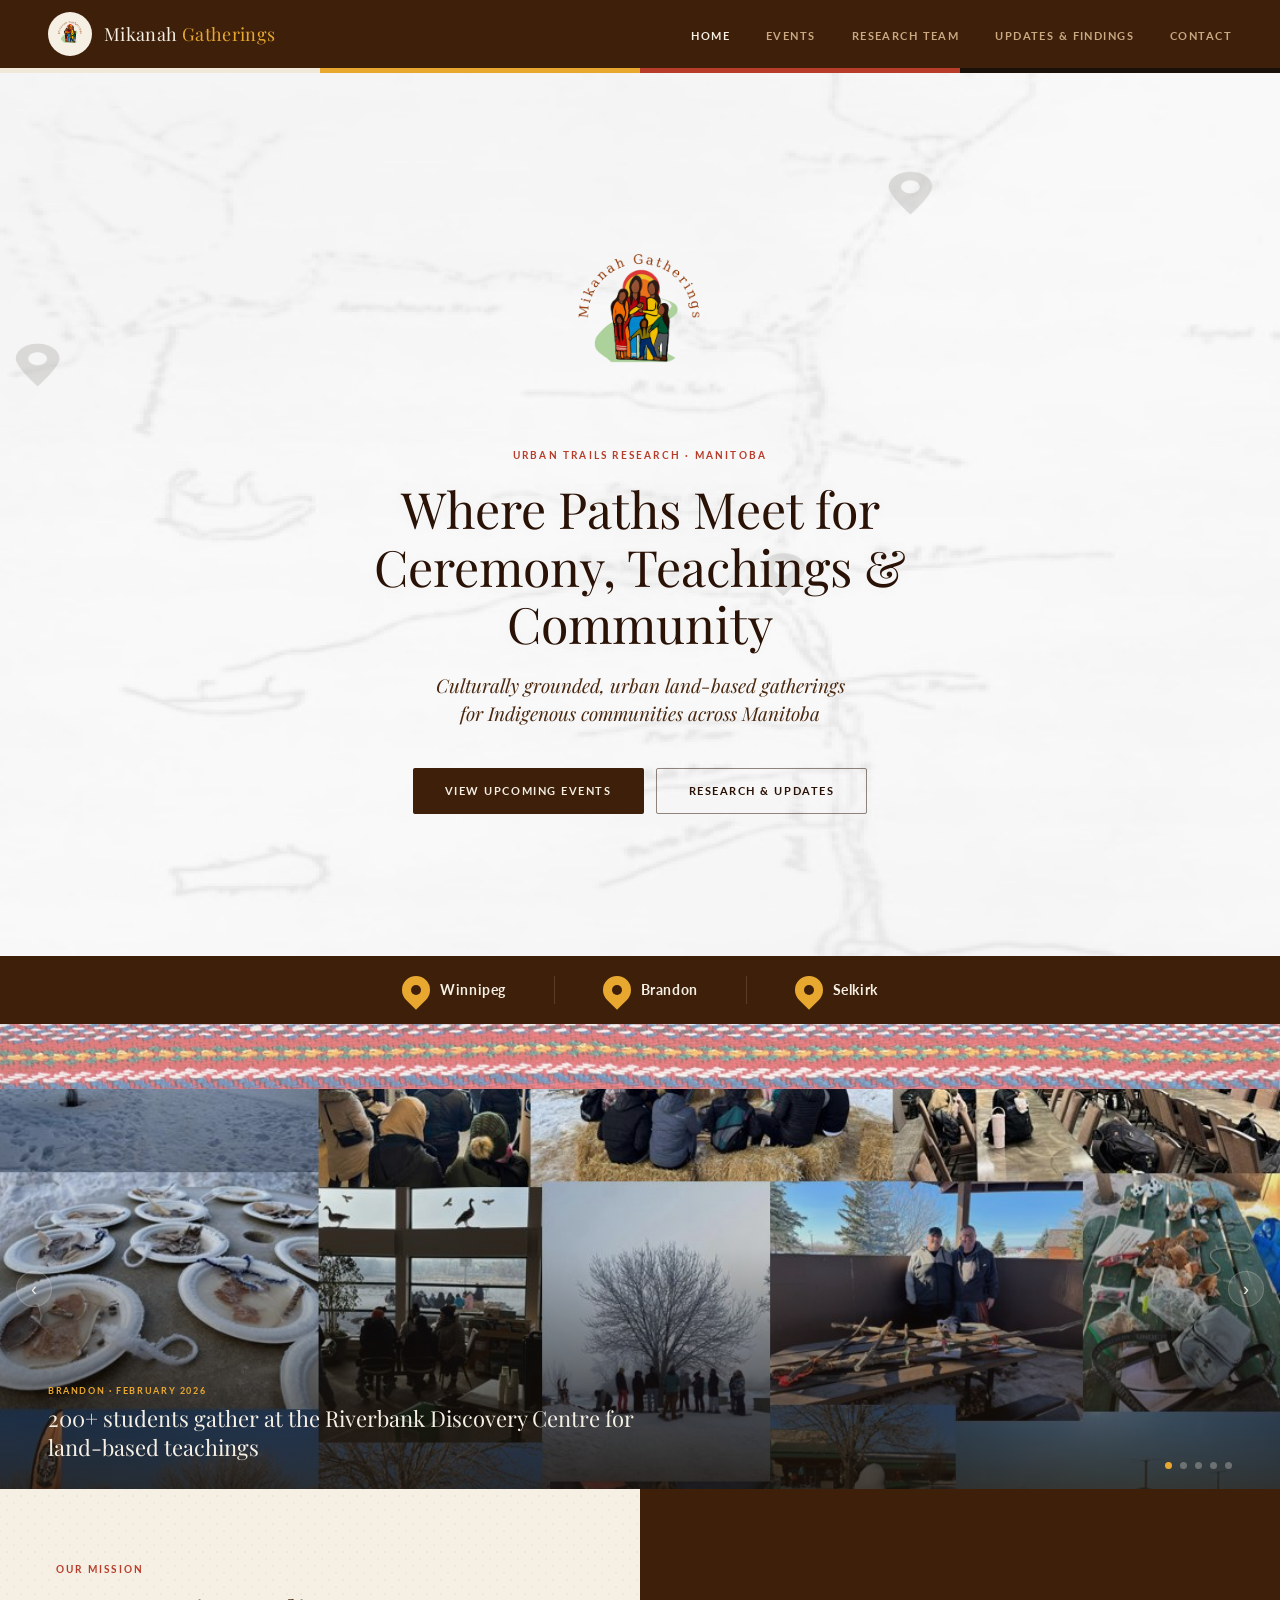
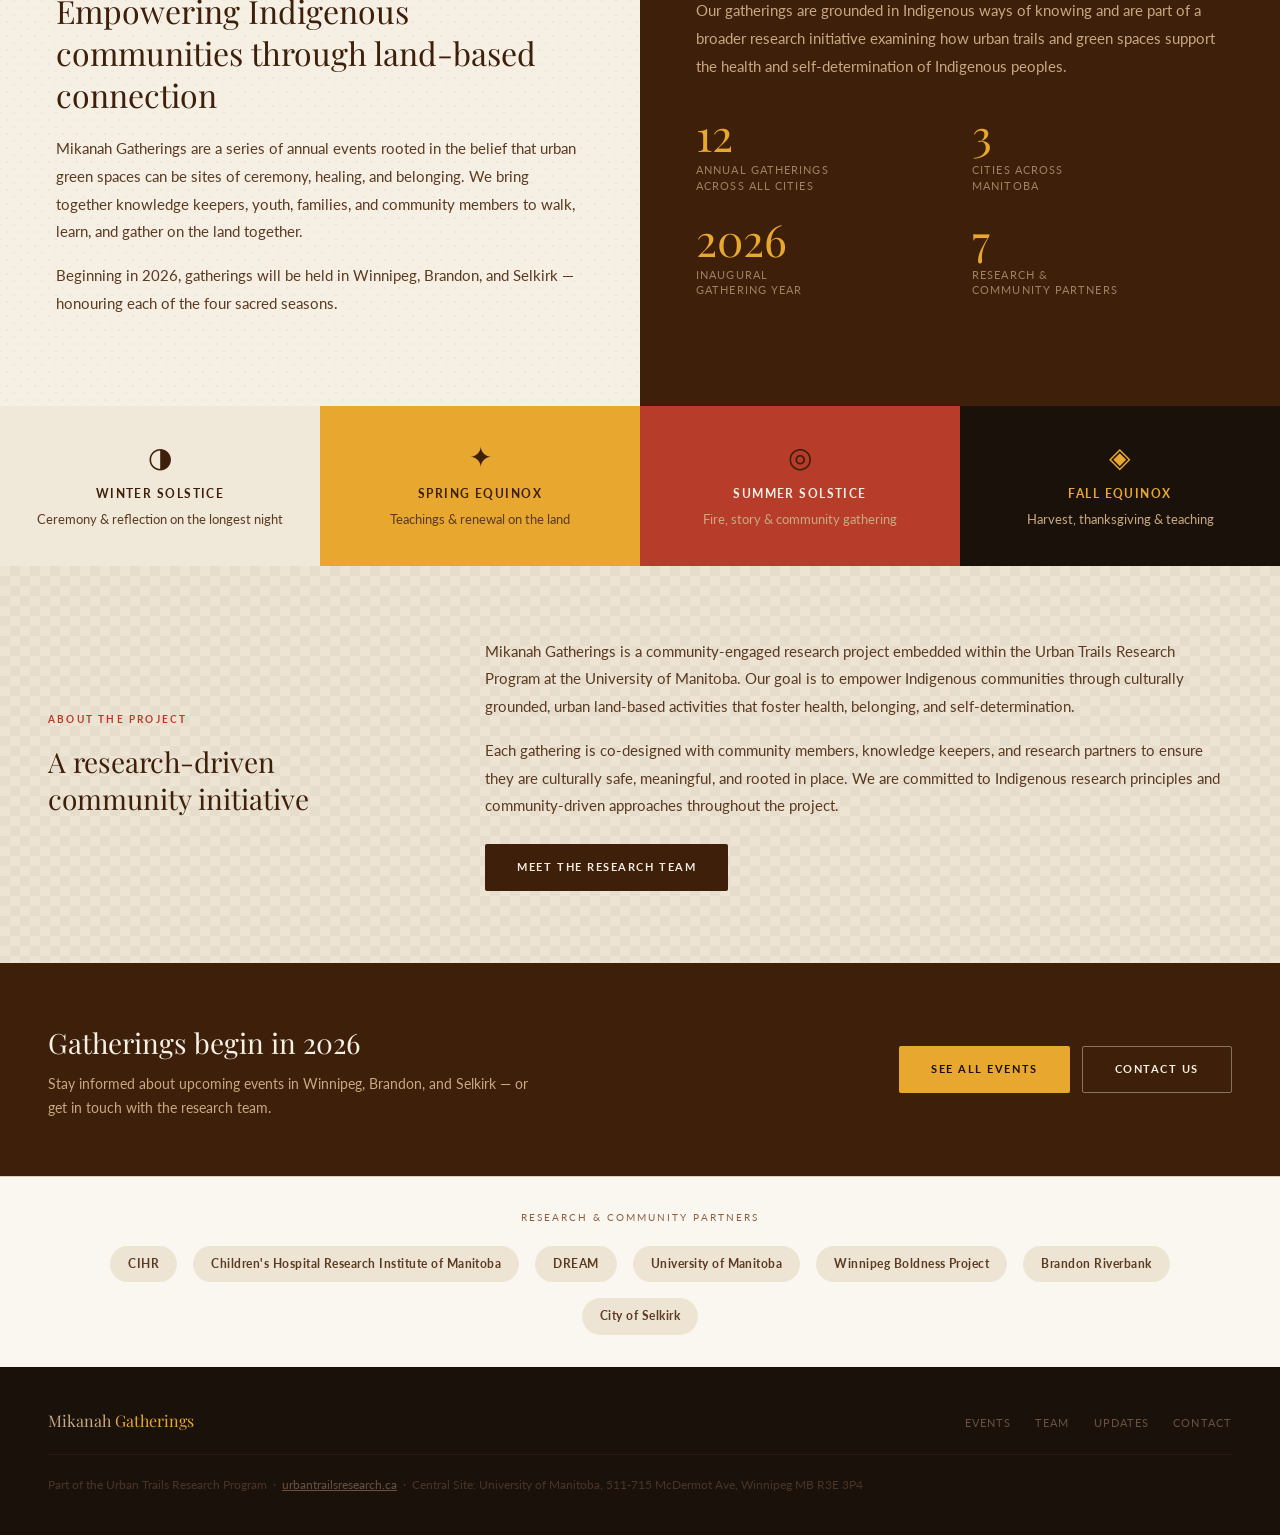
==== mikanah-site/index.html @ 417bfffb "Add files via upload" ====
<!DOCTYPE html>
<html lang="en">
<head>
  <meta charset="UTF-8">
  <meta name="viewport" content="width=device-width, initial-scale=1.0">
  <title>Mikanah Gatherings — Where Paths Meet</title>
  <meta name="description" content="Mikanah Gatherings are culturally grounded, urban land-based events for Indigenous communities across Manitoba — held in Winnipeg, Brandon, and Selkirk.">
  <link rel="stylesheet" href="style.css">
  <style>
    /* ---- HERO — full-width map background ---- */
    .hero {
      background: #f5f5f5;
      padding: 72px 48px 68px;
      text-align: center;
      position: relative;
      overflow: hidden;
      aspect-ratio: 1920 / 1325;
      display: flex;
      flex-direction: column;
      align-items: center;
      justify-content: center;
    }
    .hero-map-bg {
      position: absolute;
      inset: 0;
      background-image: url('images/map-bg.jpg');
      background-size: cover;
      background-position: center center;
      background-repeat: no-repeat;
      opacity: 0.45;
    }
    .hero-map-overlay {
      position: absolute;
      inset: 0;
      background: rgba(245, 245, 245, 0.1);
    }
    .hero-content {
      position: relative;
      z-index: 2;
      display: flex;
      flex-direction: column;
      align-items: center;
    }
    .hero-logo {
      width: 200px;
      height: 200px;
      object-fit: contain;
      margin-bottom: 28px;
      border-radius: 50%;
      background: transparent;
      padding: 0;
    }
    .hero-eyebrow {
      font-size: 10px;
      letter-spacing: 0.22em;
      text-transform: uppercase;
      color: #b83c2a;
      margin-bottom: 16px;
      font-weight: 700;
    }
    .hero h1 {
      font-family: 'Playfair Display', serif;
      font-size: 50px;
      font-weight: 400;
      color: #2a1206;
      line-height: 1.15;
      margin-bottom: 18px;
      max-width: 680px;
      text-shadow: 0 1px 6px rgba(245,245,245,0.95), 0 0 20px rgba(245,245,245,0.7);
    }
    .hero-tagline {
      font-family: 'Playfair Display', serif;
      font-style: italic;
      font-size: 19px;
      color: #4a2810;
      margin-bottom: 40px;
      line-height: 1.5;
      text-shadow: 0 1px 4px rgba(245,245,245,0.9);
    }
    .hero-ctas { display: flex; gap: 12px; justify-content: center; flex-wrap: wrap; }
    .hero .btn-primary { background: #3d1f0a; color: var(--cream); }
    .hero .btn-primary:hover { background: #2a1206; }
    .hero .btn-outline { color: #2a1206; border-color: rgba(42,18,6,0.5); }
    .hero .btn-outline:hover { background: rgba(42,18,6,0.08); border-color: #2a1206; }

    /* ---- MAP MARKERS — city name only, no subtitle ---- */
    .map-markers {
      background: #3d1f0a;
      padding: 20px 48px;
      display: flex;
      align-items: center;
      justify-content: center;
      gap: 48px;
      flex-wrap: wrap;
    }
    .map-marker {
      display: flex;
      align-items: center;
      gap: 10px;
    }
    .marker-pin {
      width: 28px;
      height: 28px;
      background: var(--gold);
      border-radius: 50% 50% 50% 0;
      transform: rotate(-45deg);
      flex-shrink: 0;
      display: flex;
      align-items: center;
      justify-content: center;
    }
    .marker-pin-inner {
      width: 10px;
      height: 10px;
      background: #3d1f0a;
      border-radius: 50%;
      transform: rotate(45deg);
    }
    .marker-city {
      font-size: 14px;
      font-weight: 700;
      color: var(--cream);
      letter-spacing: 0.04em;
    }
    .marker-divider {
      width: 1px;
      height: 28px;
      background: rgba(245,239,228,0.15);
    }

    /* ---- MÉTIS SASH — real photo, medium height, faded ---- */
    .metis-sash {
      width: 100%;
      height: 65px;
      overflow: hidden;
      position: relative;
    }
    .metis-sash img {
      width: 100%;
      height: 100%;
      object-fit: cover;
      object-position: center center;
      opacity: 0.55;
      display: block;
    }

    /* ---- CAROUSEL ---- */
    .carousel-wrap {
      position: relative;
      overflow: hidden;
      background: var(--near-black);
    }
    .carousel-track {
      display: flex;
      transition: transform 0.65s ease;
    }
    .carousel-slide {
      min-width: 100%;
      height: 400px;
      position: relative;
      display: flex;
      align-items: flex-end;
      flex-shrink: 0;
    }
    .carousel-slide-img {
      position: absolute;
      inset: 0;
      background-size: cover;
      background-position: center;
    }
    .carousel-slide-overlay {
      position: absolute;
      inset: 0;
      background: linear-gradient(to top, rgba(26,18,10,0.82) 0%, rgba(26,18,10,0.15) 60%, transparent 100%);
    }
    .carousel-caption {
      position: relative;
      z-index: 2;
      padding: 28px 48px;
      width: 100%;
    }
    .carousel-tag {
      font-size: 9px;
      letter-spacing: 0.18em;
      text-transform: uppercase;
      color: var(--gold);
      font-weight: 700;
      margin-bottom: 6px;
    }
    .carousel-title {
      font-family: 'Playfair Display', serif;
      font-size: 22px;
      font-weight: 400;
      color: var(--cream);
      line-height: 1.3;
      max-width: 640px;
    }
    .carousel-controls {
      position: absolute;
      bottom: 20px;
      right: 48px;
      display: flex;
      align-items: center;
      gap: 8px;
      z-index: 10;
    }
    .carousel-dot {
      width: 7px;
      height: 7px;
      border-radius: 50%;
      background: rgba(245,239,228,0.3);
      border: none;
      cursor: pointer;
      transition: background 0.2s;
      padding: 0;
    }
    .carousel-dot.active { background: var(--gold); }
    .carousel-arrow {
      background: rgba(245,239,228,0.12);
      border: 1px solid rgba(245,239,228,0.2);
      color: var(--cream);
      font-size: 18px;
      width: 36px;
      height: 36px;
      border-radius: 50%;
      cursor: pointer;
      display: flex;
      align-items: center;
      justify-content: center;
      transition: background 0.2s;
      position: absolute;
      top: 50%;
      transform: translateY(-50%);
      z-index: 10;
    }
    .carousel-arrow:hover { background: rgba(245,239,228,0.25); }
    .carousel-arrow-l { left: 16px; }
    .carousel-arrow-r { right: 16px; }

    /* ---- SUBTLE PATTERNS ---- */
    .mission-text { position: relative; overflow: hidden; }
    .mission-beadwork {
      position: absolute;
      inset: 0;
      background-image: radial-gradient(circle, #3d1f0a 1px, transparent 1px),
        radial-gradient(circle, #b83c2a 1px, transparent 1px);
      background-size: 14px 14px, 14px 14px;
      background-position: 0 0, 7px 7px;
      opacity: 0.04;
      pointer-events: none;
    }
    .about-teaser { position: relative; overflow: hidden; }
    .about-diamond {
      position: absolute;
      inset: 0;
      background-image:
        linear-gradient(45deg, #3d1f0a 25%, transparent 25%),
        linear-gradient(-45deg, #3d1f0a 25%, transparent 25%),
        linear-gradient(45deg, transparent 75%, #3d1f0a 75%),
        linear-gradient(-45deg, transparent 75%, #3d1f0a 75%);
      background-size: 20px 20px;
      background-position: 0 0, 0 10px, 10px -10px, -10px 0px;
      opacity: 0.03;
      pointer-events: none;
    }

    /* ---- MISSION ---- */
    .mission {
      display: grid;
      grid-template-columns: 1fr 1fr;
    }
    .mission-text {
      padding: 72px 56px;
      background: var(--cream);
    }
    .mission-text h2 {
      font-family: 'Playfair Display', serif;
      font-size: 32px;
      font-weight: 400;
      color: var(--brown-dark);
      line-height: 1.3;
      margin-bottom: 20px;
    }
    .mission-text p {
      font-size: 15px;
      line-height: 1.85;
      color: var(--text-body);
      margin-bottom: 16px;
    }
    .mission-dark {
      background: var(--brown-dark);
      padding: 72px 56px;
      display: flex;
      flex-direction: column;
      justify-content: center;
    }
    .mission-dark p {
      font-size: 15px;
      line-height: 1.85;
      color: var(--brown-light);
      margin-bottom: 32px;
    }
    .stats {
      display: grid;
      grid-template-columns: 1fr 1fr;
      gap: 24px;
    }
    .stat-number {
      font-family: 'Playfair Display', serif;
      font-size: 44px;
      color: var(--gold);
      line-height: 1;
      margin-bottom: 6px;
    }
    .stat-label {
      font-size: 11px;
      letter-spacing: 0.1em;
      text-transform: uppercase;
      color: #a08060;
      line-height: 1.4;
    }

    /* ---- SEASONS ---- */
    .seasons {
      display: grid;
      grid-template-columns: repeat(4, 1fr);
    }
    .season {
      padding: 36px 24px;
      text-align: center;
    }
    .season-icon {
      font-size: 28px;
      margin-bottom: 14px;
      display: block;
      line-height: 1;
    }
    .season h3 {
      font-size: 12px;
      letter-spacing: 0.12em;
      text-transform: uppercase;
      font-weight: 700;
      margin-bottom: 6px;
    }
    .season p { font-size: 13px; line-height: 1.5; }
    .season.s1 { background: var(--off-white); }
    .season.s2 { background: var(--gold); }
    .season.s3 { background: var(--red); }
    .season.s4 { background: var(--near-black); }
    .season.s1 h3, .season.s2 h3 { color: var(--brown-dark); }
    .season.s3 h3 { color: var(--cream); }
    .season.s4 h3 { color: var(--gold); }
    .season.s1 p, .season.s2 p { color: var(--brown-mid); }
    .season.s3 p, .season.s4 p { color: var(--brown-light); }

    /* ---- ABOUT TEASER ---- */
    .about-teaser {
      padding: 72px 48px;
      background: var(--cream-mid);
      display: grid;
      grid-template-columns: 1fr 2fr;
      gap: 64px;
      align-items: center;
    }
    .about-teaser-label .section-label { margin-bottom: 16px; }
    .about-teaser-label h2 {
      font-family: 'Playfair Display', serif;
      font-size: 28px;
      font-weight: 400;
      color: var(--brown-dark);
      line-height: 1.3;
    }
    .about-teaser-body p {
      font-size: 15px;
      line-height: 1.85;
      color: var(--text-body);
      margin-bottom: 16px;
    }
    .about-teaser-body p:last-of-type { margin-bottom: 24px; }

    /* ---- CTA BAND ---- */
    .cta-band {
      background: var(--brown-dark);
      padding: 56px 48px;
      display: flex;
      align-items: center;
      justify-content: space-between;
      gap: 32px;
      flex-wrap: wrap;
    }
    .cta-band h2 {
      font-family: 'Playfair Display', serif;
      font-size: 28px;
      font-weight: 400;
      color: var(--cream);
    }
    .cta-band p {
      font-size: 14px;
      color: var(--brown-light);
      margin-top: 6px;
      max-width: 500px;
    }

    /* ---- RESPONSIVE ---- */
    @media (max-width: 900px) {
      .mission { grid-template-columns: 1fr; }
      .seasons { grid-template-columns: repeat(2, 1fr); }
      .about-teaser { grid-template-columns: 1fr; gap: 24px; padding: 48px 20px; }
      .hero h1 { font-size: 36px; }
      .mission-text, .mission-dark { padding: 48px 24px; }
      .cta-band { padding: 40px 20px; flex-direction: column; align-items: flex-start; }
      .map-markers { gap: 20px; padding: 20px 24px; }
      .marker-divider { display: none; }
      .carousel-caption { padding: 24px 20px; }
      .carousel-controls { right: 20px; }
      .carousel-title { font-size: 18px; }
    }
    @media (max-width: 600px) {
      .hero { padding: 48px 20px 44px; min-height: auto; }
      .hero h1 { font-size: 30px; }
      .hero-logo { width: 160px; height: 160px; }
      .seasons { grid-template-columns: repeat(2, 1fr); }
      .stats { grid-template-columns: 1fr 1fr; }
      .map-markers { flex-direction: column; gap: 16px; }
      .carousel-slide { height: 300px; }
    }
  </style>
</head>
<body>

  <!-- NAV -->
  <nav class="site-nav">
    <a href="index.html" class="nav-logo">
      <img src="images/logo.png" alt="Mikanah Gatherings logo">
      <span class="nav-logo-text">Mikanah <span>Gatherings</span></span>
    </a>
    <button class="nav-toggle" aria-label="Toggle menu" onclick="document.querySelector('.nav-links').classList.toggle('open')">
      <span></span><span></span><span></span>
    </button>
    <ul class="nav-links">
      <li><a href="index.html" class="active">Home</a></li>
      <li><a href="events.html">Events</a></li>
      <li><a href="team.html">Research Team</a></li>
      <li><a href="updates.html">Updates &amp; Findings</a></li>
      <li><a href="contact.html">Contact</a></li>
    </ul>
  </nav>
  <div class="sacred-strip">
    <span class="s-white"></span><span class="s-yellow"></span><span class="s-red"></span><span class="s-black"></span>
  </div>

  <!-- HERO — full-width map -->
  <section class="hero">
    <div class="hero-map-bg"></div>
    <div class="hero-map-overlay"></div>
    <div class="hero-content">
      <img src="images/logo.png" alt="Mikanah Gatherings" class="hero-logo">
      <div class="hero-eyebrow">Urban Trails Research · Manitoba</div>
      <h1>Where Paths Meet for Ceremony, Teachings &amp; Community</h1>
      <p class="hero-tagline">Culturally grounded, urban land-based gatherings<br>for Indigenous communities across Manitoba</p>
      <div class="hero-ctas">
        <a href="events.html" class="btn-primary">View Upcoming Events</a>
        <a href="updates.html" class="btn-outline">Research &amp; Updates</a>
      </div>
    </div>
  </section>

  <!-- MAP MARKERS — city name only -->
  <div class="map-markers">
    <div class="map-marker">
      <div class="marker-pin"><div class="marker-pin-inner"></div></div>
      <span class="marker-city">Winnipeg</span>
    </div>
    <div class="marker-divider"></div>
    <div class="map-marker">
      <div class="marker-pin"><div class="marker-pin-inner"></div></div>
      <span class="marker-city">Brandon</span>
    </div>
    <div class="marker-divider"></div>
    <div class="map-marker">
      <div class="marker-pin"><div class="marker-pin-inner"></div></div>
      <span class="marker-city">Selkirk</span>
    </div>
  </div>

  <!-- MÉTIS SASH — real photo, medium height, faded -->
  <div class="metis-sash" aria-label="Métis sash — ceinture fléchée">
    <img src="images/metis-sash.jpg" alt="Métis sash textile — ceinture fléchée">
  </div>

  <!-- COMMUNITY CAROUSEL -->
  <div class="carousel-wrap">
    <div class="carousel-track" id="carouselTrack">

      <div class="carousel-slide">
        <div class="carousel-slide-img" style="background-image: url('images/brandon-event-1.png');"></div>
        <div class="carousel-slide-overlay"></div>
        <div class="carousel-caption">
          <div class="carousel-tag">Brandon · February 2026</div>
          <div class="carousel-title">200+ students gather at the Riverbank Discovery Centre for land-based teachings</div>
        </div>
      </div>

      <div class="carousel-slide">
        <div class="carousel-slide-img" style="background-image: url('images/brandon-event-2.png');"></div>
        <div class="carousel-slide-overlay"></div>
        <div class="carousel-caption">
          <div class="carousel-tag">Brandon · February 2026</div>
          <div class="carousel-title">Snowshoeing, shelter building, and fire pits on the trail</div>
        </div>
      </div>

      <div class="carousel-slide">
        <div class="carousel-slide-img" style="background-image: url('images/carousel-winnipeg.jpg'); background-position: center 70%;"></div>
        <div class="carousel-slide-overlay"></div>
      </div>

      <div class="carousel-slide">
        <div class="carousel-slide-img" style="background-image: url('images/carousel-assiniboine.jpg'); background-position: center 80%;"></div>
        <div class="carousel-slide-overlay"></div>
      </div>

      <div class="carousel-slide">
        <div class="carousel-slide-img" style="background-image: url('images/carousel-selkirk.jpg'); background-position: center 60%;"></div>
        <div class="carousel-slide-overlay"></div>
      </div>

    </div>
    <button class="carousel-arrow carousel-arrow-l" onclick="carouselSlide(-1)">&#8249;</button>
    <button class="carousel-arrow carousel-arrow-r" onclick="carouselSlide(1)">&#8250;</button>
    <div class="carousel-controls" id="carouselDots"></div>
  </div>

  <!-- MISSION -->
  <section class="mission">
    <div class="mission-text">
      <div class="mission-beadwork"></div>
      <div class="section-label">Our Mission</div>
      <h2>Empowering Indigenous communities through land-based connection</h2>
      <p>Mikanah Gatherings are a series of annual events rooted in the belief that urban green spaces can be sites of ceremony, healing, and belonging. We bring together knowledge keepers, youth, families, and community members to walk, learn, and gather on the land together.</p>
      <p>Beginning in 2026, gatherings will be held in Winnipeg, Brandon, and Selkirk — honouring each of the four sacred seasons.</p>
    </div>
    <div class="mission-dark">
      <p>Our gatherings are grounded in Indigenous ways of knowing and are part of a broader research initiative examining how urban trails and green spaces support the health and self-determination of Indigenous peoples.</p>
      <div class="stats">
        <div class="stat-block">
          <div class="stat-number">12</div>
          <div class="stat-label">Annual gatherings<br>across all cities</div>
        </div>
        <div class="stat-block">
          <div class="stat-number">3</div>
          <div class="stat-label">Cities across<br>Manitoba</div>
        </div>
        <div class="stat-block">
          <div class="stat-number">2026</div>
          <div class="stat-label">Inaugural<br>gathering year</div>
        </div>
        <div class="stat-block">
          <div class="stat-number">7</div>
          <div class="stat-label">Research &amp;<br>community partners</div>
        </div>
      </div>
    </div>
  </section>

  <!-- SEASONS -->
  <div class="seasons">
    <div class="season s1">
      <span class="season-icon">&#9681;</span>
      <h3>Winter Solstice</h3>
      <p>Ceremony &amp; reflection on the longest night</p>
    </div>
    <div class="season s2">
      <span class="season-icon">&#10022;</span>
      <h3>Spring Equinox</h3>
      <p>Teachings &amp; renewal on the land</p>
    </div>
    <div class="season s3">
      <span class="season-icon">&#9678;</span>
      <h3>Summer Solstice</h3>
      <p>Fire, story &amp; community gathering</p>
    </div>
    <div class="season s4">
      <span class="season-icon" style="color:var(--gold);">&#9672;</span>
      <h3>Fall Equinox</h3>
      <p>Harvest, thanksgiving &amp; teaching</p>
    </div>
  </div>

  <!-- ABOUT -->
  <section class="about-teaser">
    <div class="about-diamond"></div>
    <div class="about-teaser-label">
      <div class="section-label">About the Project</div>
      <h2>A research-driven community initiative</h2>
    </div>
    <div class="about-teaser-body">
      <p>Mikanah Gatherings is a community-engaged research project embedded within the Urban Trails Research Program at the University of Manitoba. Our goal is to empower Indigenous communities through culturally grounded, urban land-based activities that foster health, belonging, and self-determination.</p>
      <p>Each gathering is co-designed with community members, knowledge keepers, and research partners to ensure they are culturally safe, meaningful, and rooted in place. We are committed to Indigenous research principles and community-driven approaches throughout the project.</p>
      <a href="team.html" class="btn-primary" style="background: var(--brown-dark); color: var(--cream);">Meet the Research Team</a>
    </div>
  </section>

  <!-- CTA BAND -->
  <section class="cta-band">
    <div>
      <h2>Gatherings begin in 2026</h2>
      <p>Stay informed about upcoming events in Winnipeg, Brandon, and Selkirk — or get in touch with the research team.</p>
    </div>
    <div style="display:flex; gap:12px; flex-wrap:wrap;">
      <a href="events.html" class="btn-primary">See All Events</a>
      <a href="contact.html" class="btn-outline">Contact Us</a>
    </div>
  </section>

  <!-- PARTNERS -->
  <div class="partners-bar">
    <p>Research &amp; Community Partners</p>
    <div class="partner-logos">
      <a href="https://cihr-irsc.gc.ca/e/193.html" target="_blank" class="partner-pill">CIHR</a>
      <a href="https://www.chrim.ca/" target="_blank" class="partner-pill">Children's Hospital Research Institute of Manitoba</a>
      <a href="https://www.dreamdiabetesresearch.com/" target="_blank" class="partner-pill">DREAM</a>
      <a href="https://umanitoba.ca/" target="_blank" class="partner-pill">University of Manitoba</a>
      <a href="https://www.winnipegboldness.ca/" target="_blank" class="partner-pill">Winnipeg Boldness Project</a>
      <a href="https://riverbank.mb.ca/" target="_blank" class="partner-pill">Brandon Riverbank</a>
      <a href="https://www.myselkirk.ca/" target="_blank" class="partner-pill">City of Selkirk</a>
    </div>
  </div>

  <!-- FOOTER -->
  <footer class="site-footer">
    <div class="footer-logo">Mikanah <span>Gatherings</span></div>
    <ul class="footer-links">
      <li><a href="events.html">Events</a></li>
      <li><a href="team.html">Team</a></li>
      <li><a href="updates.html">Updates</a></li>
      <li><a href="contact.html">Contact</a></li>
    </ul>
    <div class="footer-note">
      Part of the Urban Trails Research Program &nbsp;·&nbsp;
      <a href="https://www.urbantrailsresearch.ca" style="color:#6a5040;">urbantrailsresearch.ca</a>
      &nbsp;·&nbsp; Central Site: University of Manitoba, 511-715 McDermot Ave, Winnipeg MB R3E 3P4
    </div>
  </footer>

  <script>
    let carouselCurrent = 0;
    const carouselTotal = 5;
    const dotsContainer = document.getElementById('carouselDots');
    for (let i = 0; i < carouselTotal; i++) {
      const dot = document.createElement('button');
      dot.className = 'carousel-dot' + (i === 0 ? ' active' : '');
      dot.setAttribute('aria-label', 'Slide ' + (i + 1));
      dot.onclick = () => carouselGoTo(i);
      dotsContainer.appendChild(dot);
    }
    function carouselGoTo(n) {
      carouselCurrent = (n + carouselTotal) % carouselTotal;
      document.getElementById('carouselTrack').style.transform = `translateX(-${carouselCurrent * 100}%)`;
      document.querySelectorAll('.carousel-dot').forEach((d, i) => d.classList.toggle('active', i === carouselCurrent));
    }
    function carouselSlide(dir) { carouselGoTo(carouselCurrent + dir); }
    setInterval(() => carouselSlide(1), 4500);
  </script>

</body>
</html>
---- mikanah-site/style.css ----
@import url('https://fonts.googleapis.com/css2?family=Playfair+Display:ital,wght@0,400;0,600;1,400&family=Lato:wght@300;400;700&display=swap');

*, *::before, *::after { box-sizing: border-box; margin: 0; padding: 0; }

:root {
  --brown-dark:   #3d1f0a;
  --brown-mid:    #5a3a20;
  --brown-light:  #c9a882;
  --cream:        #f5efe4;
  --cream-mid:    #ede4d4;
  --cream-light:  #faf6f0;
  --gold:         #e8a830;
  --red:          #b83c2a;
  --off-white:    #f0e8d8;
  --near-black:   #1a120a;
  --border:       #ddd0bb;
  --text-muted:   #8a6040;
  --text-body:    #5a3a20;
}

html { scroll-behavior: smooth; }
body { font-family: 'Lato', sans-serif; background: var(--cream); color: var(--brown-dark); line-height: 1.7; font-size: 16px; }

.sacred-strip { display: flex; height: 5px; width: 100%; }
.sacred-strip span { flex: 1; }
.s-white  { background: var(--off-white); }
.s-yellow { background: var(--gold); }
.s-red    { background: var(--red); }
.s-black  { background: var(--near-black); }

.site-nav { background: var(--brown-dark); display: flex; align-items: center; justify-content: space-between; padding: 0 48px; height: 68px; position: sticky; top: 0; z-index: 100; }
.nav-logo { display: flex; align-items: center; gap: 12px; text-decoration: none; }
.nav-logo img { height: 44px; width: 44px; object-fit: contain; border-radius: 50%; background: var(--cream); padding: 2px; }
.nav-logo-text { font-family: 'Playfair Display', serif; font-size: 18px; color: var(--cream); letter-spacing: 0.02em; }
.nav-logo-text span { color: var(--gold); }
.nav-links { display: flex; gap: 36px; list-style: none; }
.nav-links a { font-size: 11px; letter-spacing: 0.13em; text-transform: uppercase; color: var(--brown-light); text-decoration: none; transition: color 0.2s; font-weight: 700; }
.nav-links a:hover, .nav-links a.active { color: var(--cream); }
.nav-toggle { display: none; background: none; border: none; cursor: pointer; flex-direction: column; gap: 5px; padding: 4px; }
.nav-toggle span { display: block; width: 24px; height: 2px; background: var(--cream); border-radius: 2px; }

.site-footer { background: var(--near-black); padding: 40px 48px; display: flex; justify-content: space-between; align-items: center; flex-wrap: wrap; gap: 16px; }
.footer-logo { font-family: 'Playfair Display', serif; font-size: 16px; color: var(--brown-light); }
.footer-logo span { color: var(--gold); }
.footer-links { display: flex; gap: 24px; list-style: none; }
.footer-links a { font-size: 11px; letter-spacing: 0.1em; text-transform: uppercase; color: #6a5040; text-decoration: none; }
.footer-links a:hover { color: var(--brown-light); }
.footer-note { font-size: 12px; color: #4a3428; width: 100%; padding-top: 20px; border-top: 1px solid #2a1a10; margin-top: 4px; }

.btn-primary { display: inline-block; background: var(--gold); color: var(--near-black); font-family: 'Lato', sans-serif; font-size: 11px; letter-spacing: 0.14em; text-transform: uppercase; font-weight: 700; padding: 14px 32px; border-radius: 2px; text-decoration: none; border: none; cursor: pointer; transition: background 0.2s, transform 0.1s; }
.btn-primary:hover { background: #d49920; transform: translateY(-1px); }
.btn-outline { display: inline-block; background: transparent; color: var(--cream); font-family: 'Lato', sans-serif; font-size: 11px; letter-spacing: 0.14em; text-transform: uppercase; font-weight: 700; padding: 13px 32px; border-radius: 2px; border: 1px solid rgba(245,239,228,0.4); text-decoration: none; cursor: pointer; transition: border-color 0.2s, background 0.2s; }
.btn-outline:hover { border-color: var(--cream); background: rgba(245,239,228,0.08); }

.section-label { font-size: 10px; letter-spacing: 0.22em; text-transform: uppercase; color: var(--red); margin-bottom: 12px; font-weight: 700; }

.page-hero { background: var(--brown-dark); padding: 64px 48px 52px; }
.page-hero h1 { font-family: 'Playfair Display', serif; font-size: 40px; font-weight: 400; color: var(--cream); margin-bottom: 12px; line-height: 1.2; }
.page-hero p { font-size: 16px; color: var(--brown-light); max-width: 580px; line-height: 1.75; }

.partners-bar { background: var(--cream-light); padding: 32px 48px; border-top: 1px solid var(--border); }
.partners-bar p { font-size: 10px; letter-spacing: 0.2em; text-transform: uppercase; color: var(--text-muted); text-align: center; margin-bottom: 20px; }
.partner-logos { display: flex; justify-content: center; gap: 16px; flex-wrap: wrap; align-items: center; }
.partner-pill { background: var(--cream-mid); padding: 8px 18px; border-radius: 20px; font-size: 12px; font-weight: 700; color: var(--brown-mid); letter-spacing: 0.04em; text-decoration: none; transition: background 0.2s, color 0.2s; }
a.partner-pill:hover { background: var(--brown-dark); color: var(--cream); }

@media (max-width: 768px) {
  .site-nav { padding: 0 20px; }
  .nav-links { display: none; flex-direction: column; position: absolute; top: 68px; left: 0; right: 0; background: var(--brown-dark); padding: 20px; gap: 0; }
  .nav-links.open { display: flex; }
  .nav-links li { border-bottom: 1px solid rgba(255,255,255,0.06); }
  .nav-links a { display: block; padding: 14px 0; }
  .nav-toggle { display: flex; }
  .page-hero { padding: 48px 20px 40px; }
  .page-hero h1 { font-size: 30px; }
  .site-footer { padding: 32px 20px; flex-direction: column; align-items: flex-start; }
  .partners-bar { padding: 32px 20px; }
}
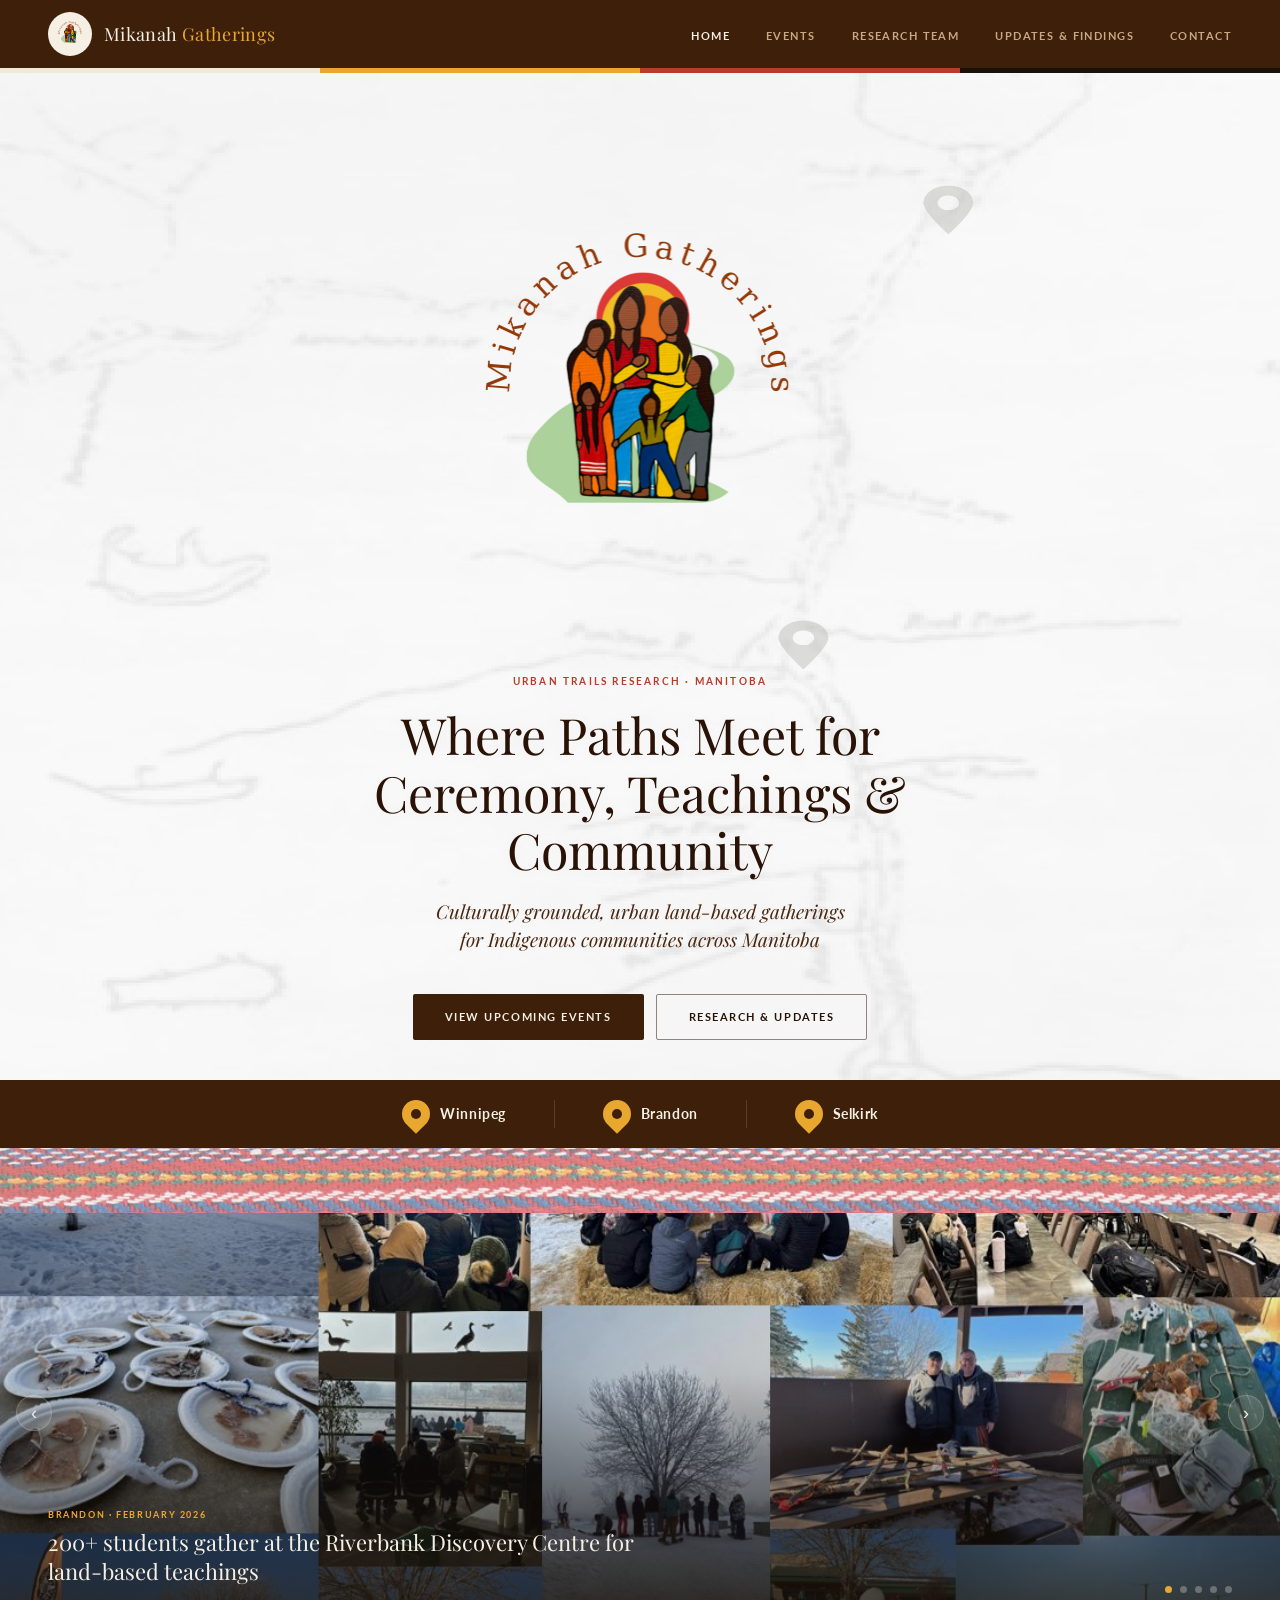
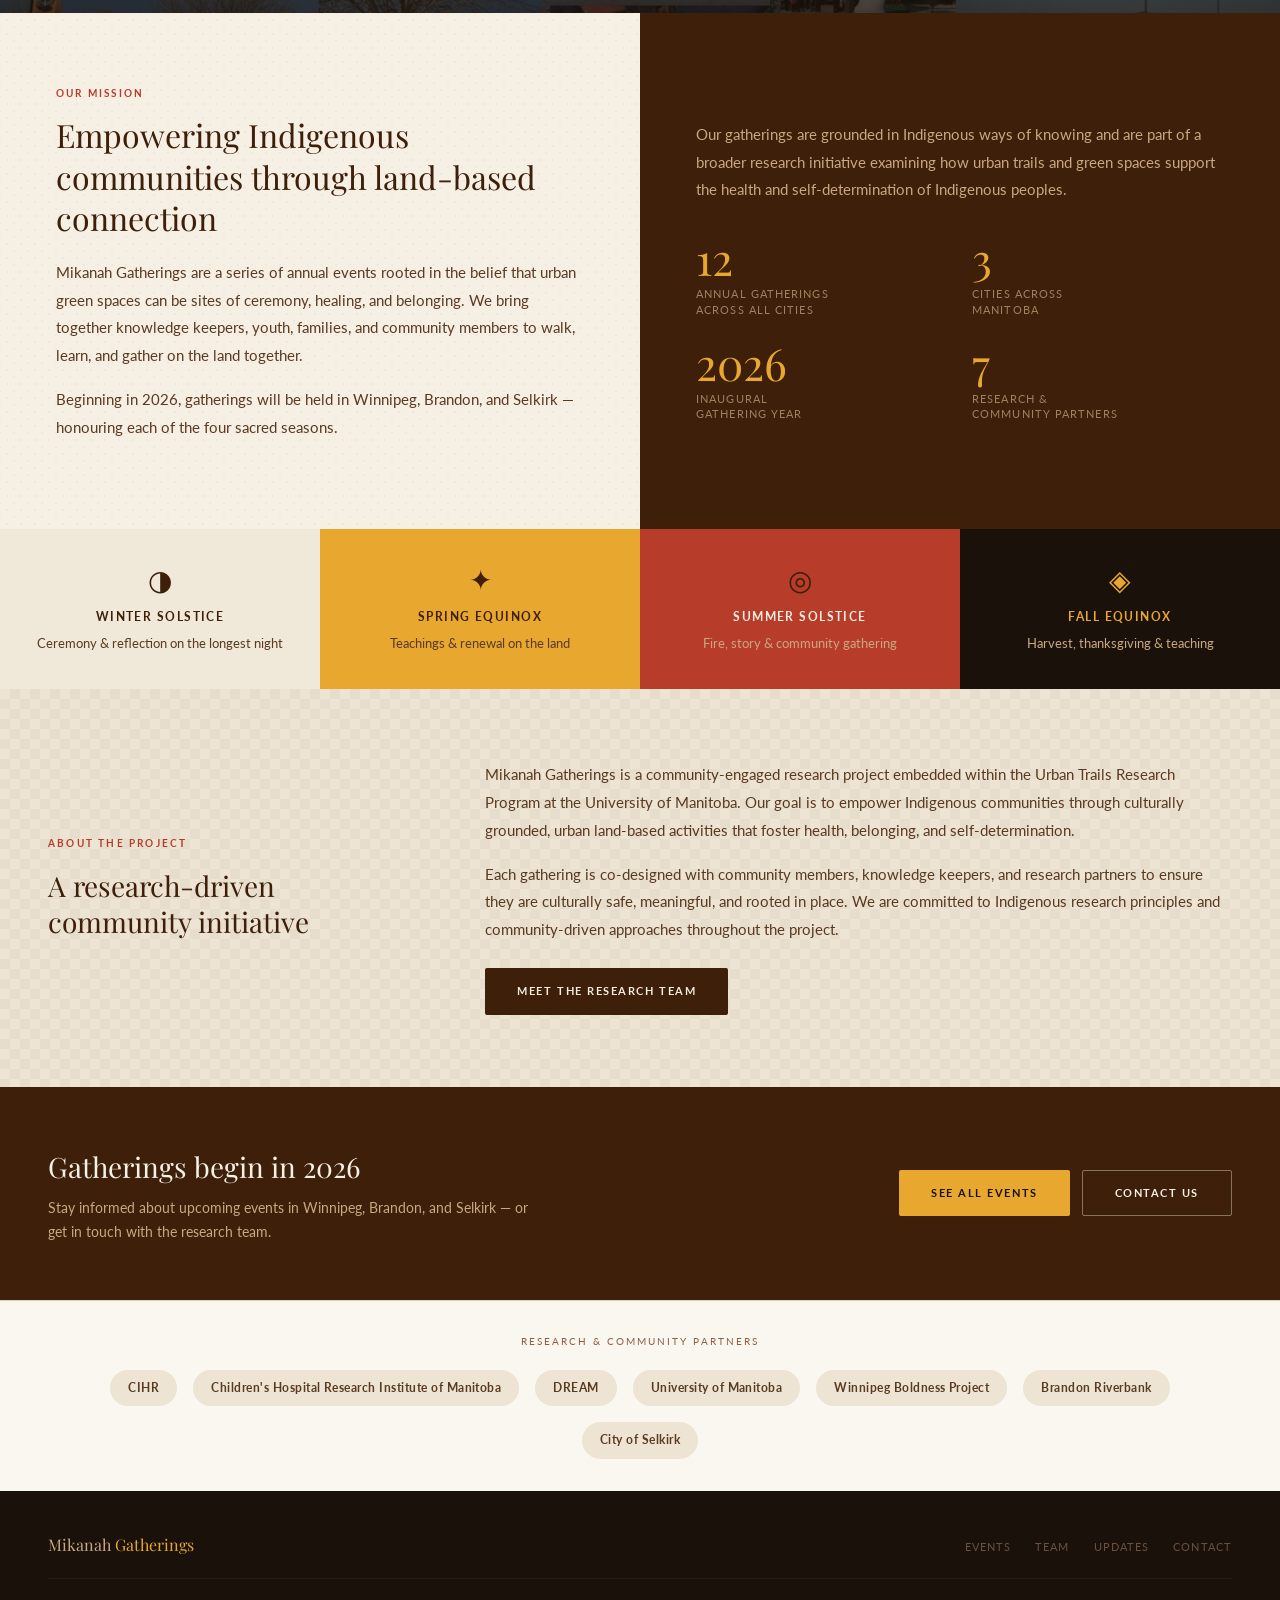
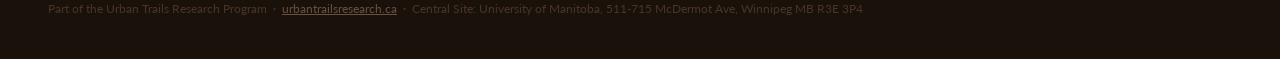
==== commit 574781ec: "Enlarge hero logo and tighten space above map markers Hero logo now scales responsively up to 2.5x i" ====
--- a/mikanah-site/index.html
+++ b/mikanah-site/index.html
@@ -10,11 +10,10 @@
     /* ---- HERO — full-width map background ---- */
     .hero {
       background: #f5f5f5;
-      padding: 72px 48px 68px;
+      padding: 72px 48px 40px;
       text-align: center;
       position: relative;
       overflow: hidden;
-      aspect-ratio: 1920 / 1325;
       display: flex;
       flex-direction: column;
       align-items: center;
@@ -42,8 +41,8 @@
       align-items: center;
     }
     .hero-logo {
-      width: 200px;
-      height: 200px;
+      width: clamp(200px, 42vw, 500px);
+      height: clamp(200px, 42vw, 500px);
       object-fit: contain;
       margin-bottom: 28px;
       border-radius: 50%;
@@ -416,9 +415,8 @@
       .carousel-title { font-size: 18px; }
     }
     @media (max-width: 600px) {
-      .hero { padding: 48px 20px 44px; min-height: auto; }
+      .hero { padding: 48px 20px 28px; min-height: auto; }
       .hero h1 { font-size: 30px; }
-      .hero-logo { width: 160px; height: 160px; }
       .seasons { grid-template-columns: repeat(2, 1fr); }
       .stats { grid-template-columns: 1fr 1fr; }
       .map-markers { flex-direction: column; gap: 16px; }
@@ -511,18 +509,30 @@
       </div>
 
       <div class="carousel-slide">
-        <div class="carousel-slide-img" style="background-image: url('images/carousel-winnipeg.jpg'); background-position: center 70%;"></div>
+        <div class="carousel-slide-img" style="background-image: url('images/brandon-june-opening.jpg'); background-position: center 60%;"></div>
         <div class="carousel-slide-overlay"></div>
+        <div class="carousel-caption">
+          <div class="carousel-tag">Brandon · June 2026</div>
+          <div class="carousel-title">Summer Solstice Gathering at the Riverbank Discovery Centre</div>
+        </div>
       </div>
 
       <div class="carousel-slide">
-        <div class="carousel-slide-img" style="background-image: url('images/carousel-assiniboine.jpg'); background-position: center 80%;"></div>
+        <div class="carousel-slide-img" style="background-image: url('images/brandon-june-tipi.jpg'); background-position: center 70%;"></div>
         <div class="carousel-slide-overlay"></div>
+        <div class="carousel-caption">
+          <div class="carousel-tag">Brandon · June 2026</div>
+          <div class="carousel-title">Tipi teachings — protocols and the significance of the lodge</div>
+        </div>
       </div>
 
       <div class="carousel-slide">
-        <div class="carousel-slide-img" style="background-image: url('images/carousel-selkirk.jpg'); background-position: center 60%;"></div>
+        <div class="carousel-slide-img" style="background-image: url('images/brandon-june-drum.jpg'); background-position: center 55%;"></div>
         <div class="carousel-slide-overlay"></div>
+        <div class="carousel-caption">
+          <div class="carousel-tag">Brandon · June 2026</div>
+          <div class="carousel-title">Drum teachings — the drum as a source of wellness</div>
+        </div>
       </div>
 
     </div>
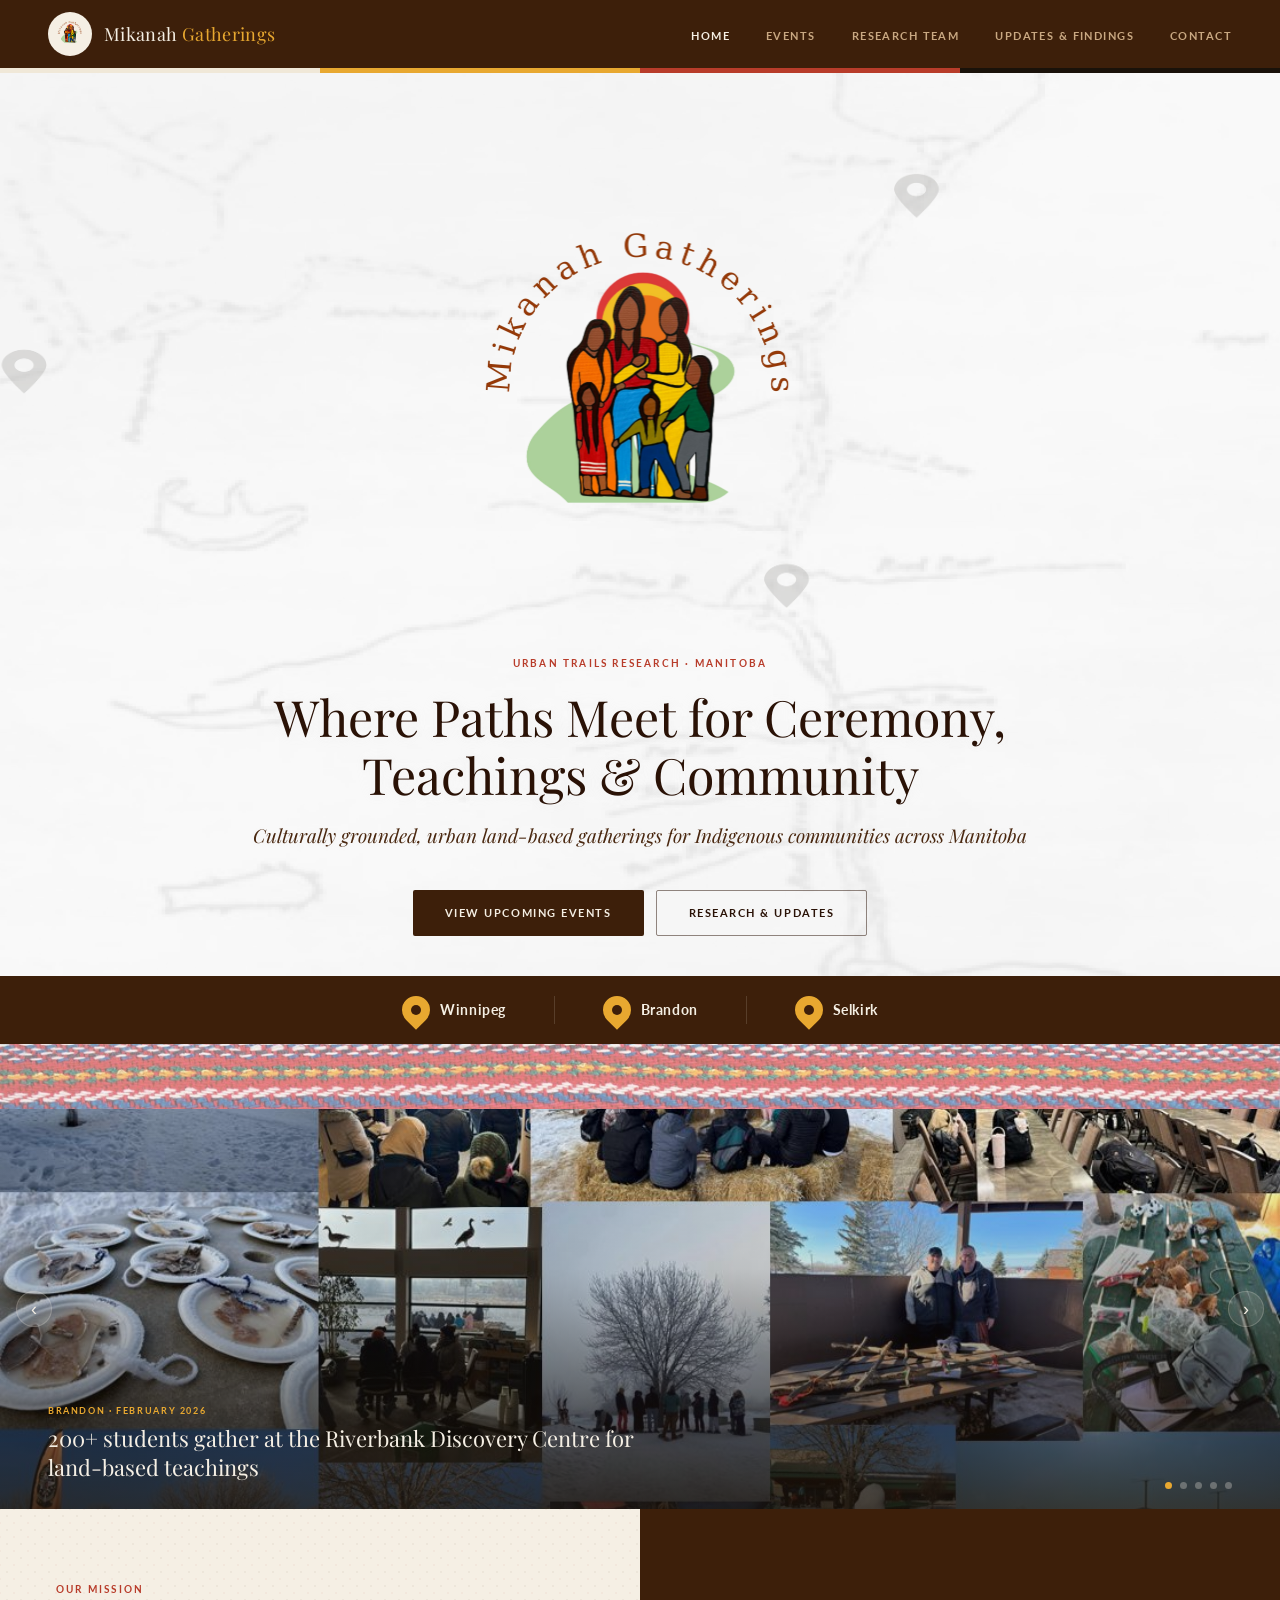
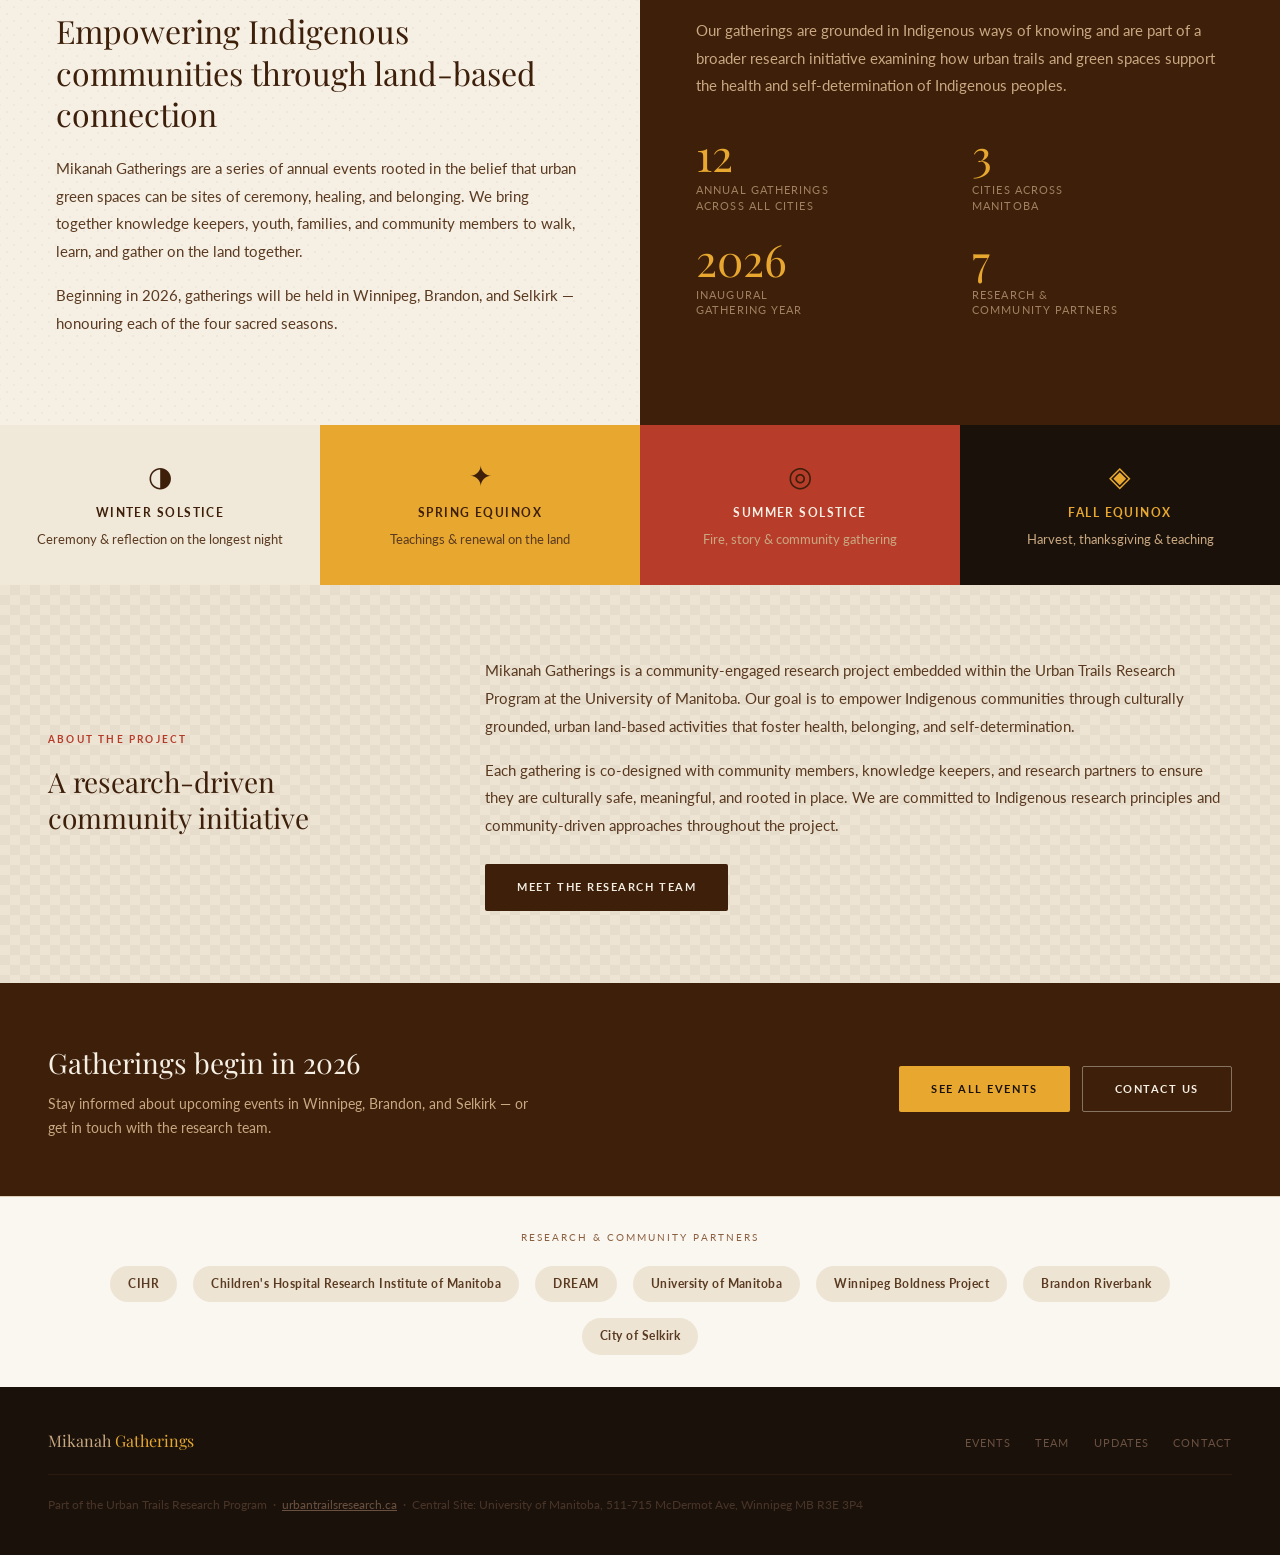
==== commit d8913e07: "Tighten hero spacing and widen title/tagline Reduce gap between logo and text block. Widen the h1 ma" ====
--- a/mikanah-site/index.html
+++ b/mikanah-site/index.html
@@ -44,7 +44,7 @@
       width: clamp(200px, 42vw, 500px);
       height: clamp(200px, 42vw, 500px);
       object-fit: contain;
-      margin-bottom: 28px;
+      margin-bottom: 10px;
       border-radius: 50%;
       background: transparent;
       padding: 0;
@@ -64,7 +64,7 @@
       color: #2a1206;
       line-height: 1.15;
       margin-bottom: 18px;
-      max-width: 680px;
+      max-width: 740px;
       text-shadow: 0 1px 6px rgba(245,245,245,0.95), 0 0 20px rgba(245,245,245,0.7);
     }
     .hero-tagline {
@@ -455,7 +455,7 @@
       <img src="images/logo.png" alt="Mikanah Gatherings" class="hero-logo">
       <div class="hero-eyebrow">Urban Trails Research · Manitoba</div>
       <h1>Where Paths Meet for Ceremony, Teachings &amp; Community</h1>
-      <p class="hero-tagline">Culturally grounded, urban land-based gatherings<br>for Indigenous communities across Manitoba</p>
+      <p class="hero-tagline">Culturally grounded, urban land-based gatherings for Indigenous communities across Manitoba</p>
       <div class="hero-ctas">
         <a href="events.html" class="btn-primary">View Upcoming Events</a>
         <a href="updates.html" class="btn-outline">Research &amp; Updates</a>
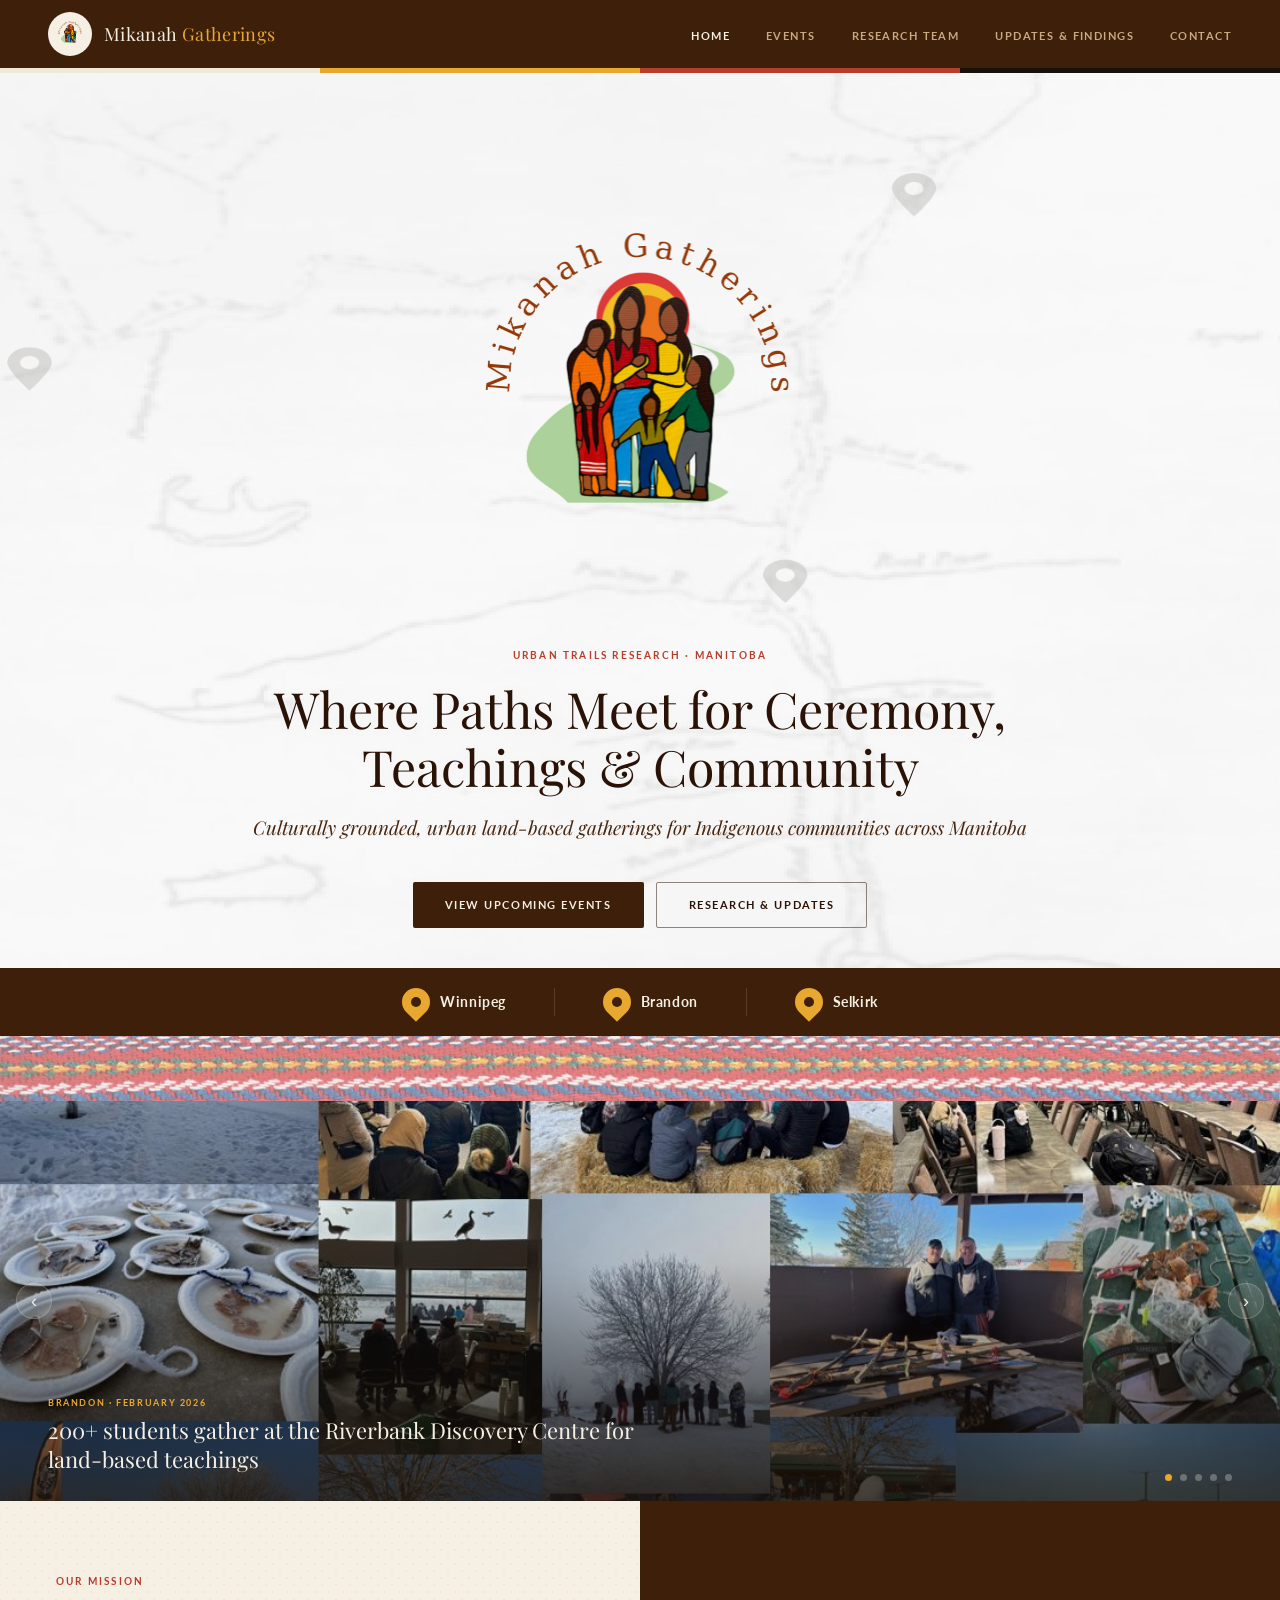
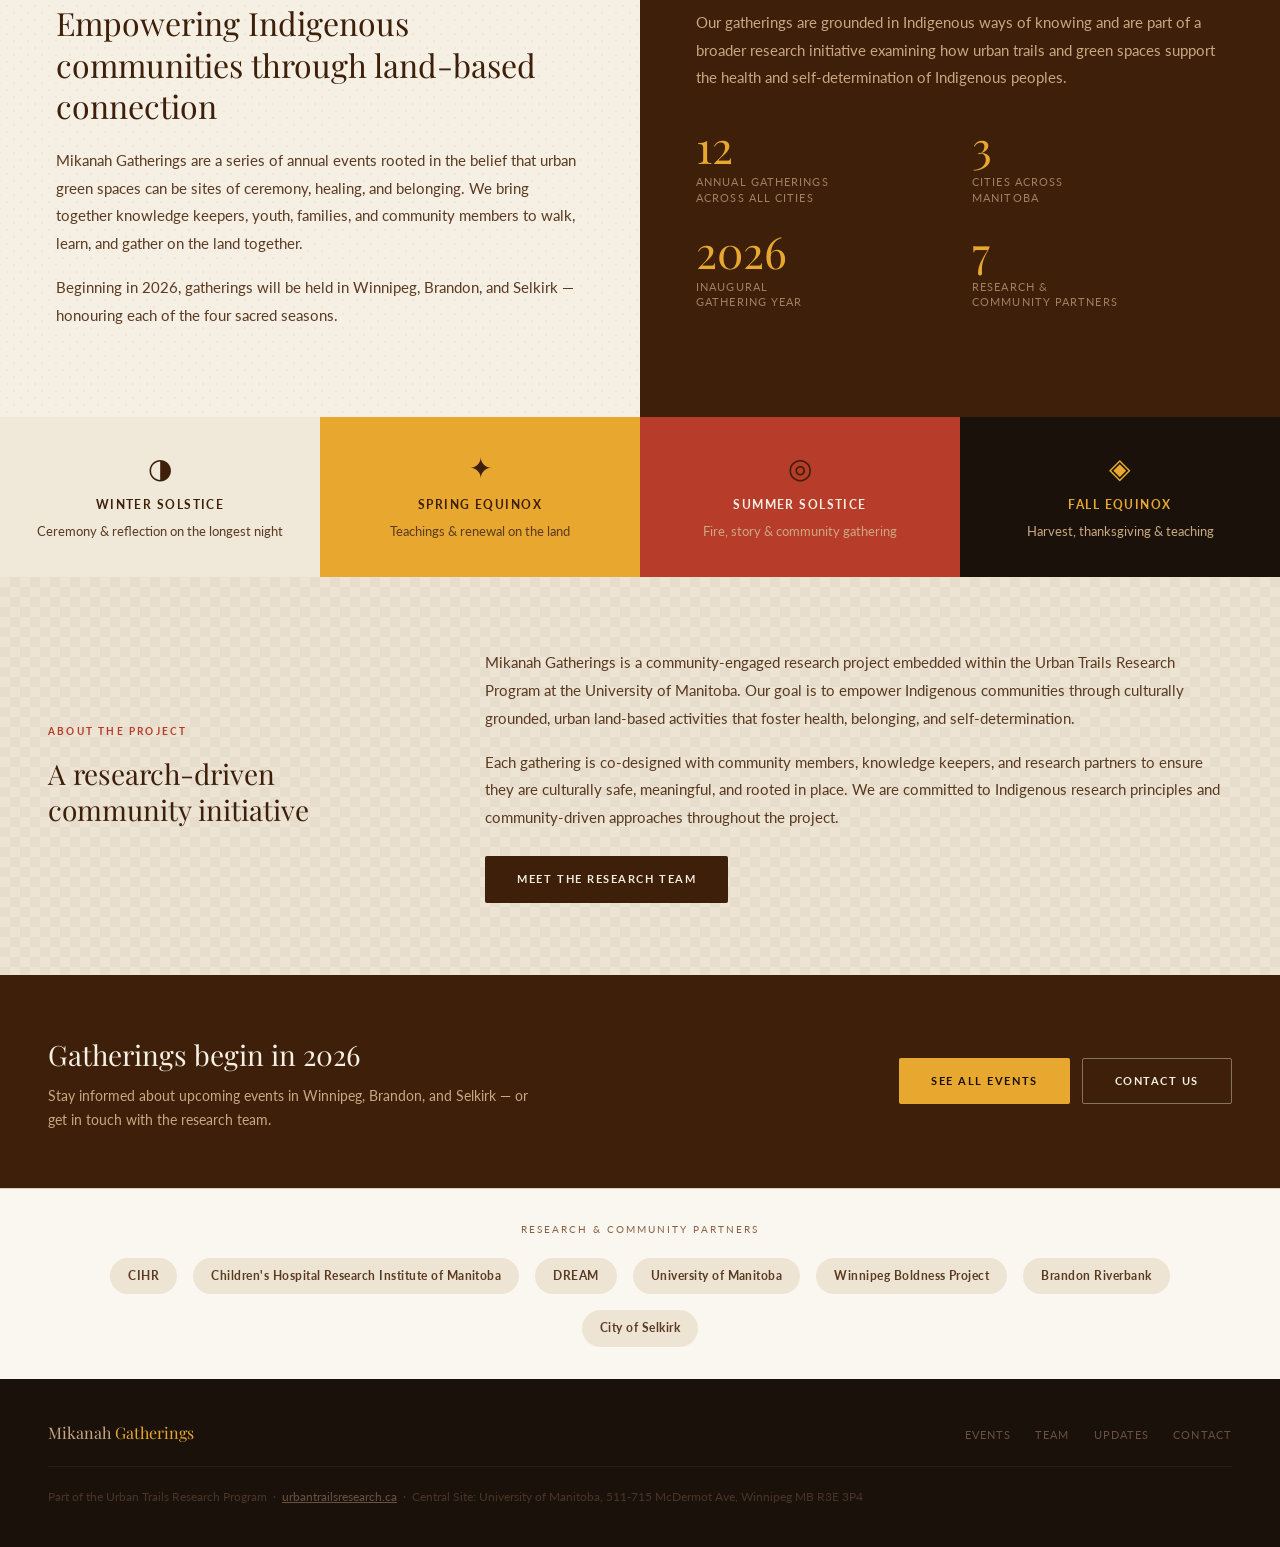
==== commit 8c0e49d4: "Fix hero map cropping and tighten logo-text gap further The hero's height had become purely content-" ====
--- a/mikanah-site/index.html
+++ b/mikanah-site/index.html
@@ -18,6 +18,11 @@
       flex-direction: column;
       align-items: center;
       justify-content: center;
+      /* Floor so the hero never gets wider (relative to its height) than map-bg.jpg
+         (2880x1987) - otherwise "cover" crops the image top/bottom and the markers
+         fall out of frame. Only engages when content is shorter than this; normal
+         content height wins on typical viewports. */
+      min-height: calc(100vw * 1987 / 2880);
     }
     .hero-map-bg {
       position: absolute;
@@ -44,7 +49,7 @@
       width: clamp(200px, 42vw, 500px);
       height: clamp(200px, 42vw, 500px);
       object-fit: contain;
-      margin-bottom: 10px;
+      margin-bottom: 2px;
       border-radius: 50%;
       background: transparent;
       padding: 0;
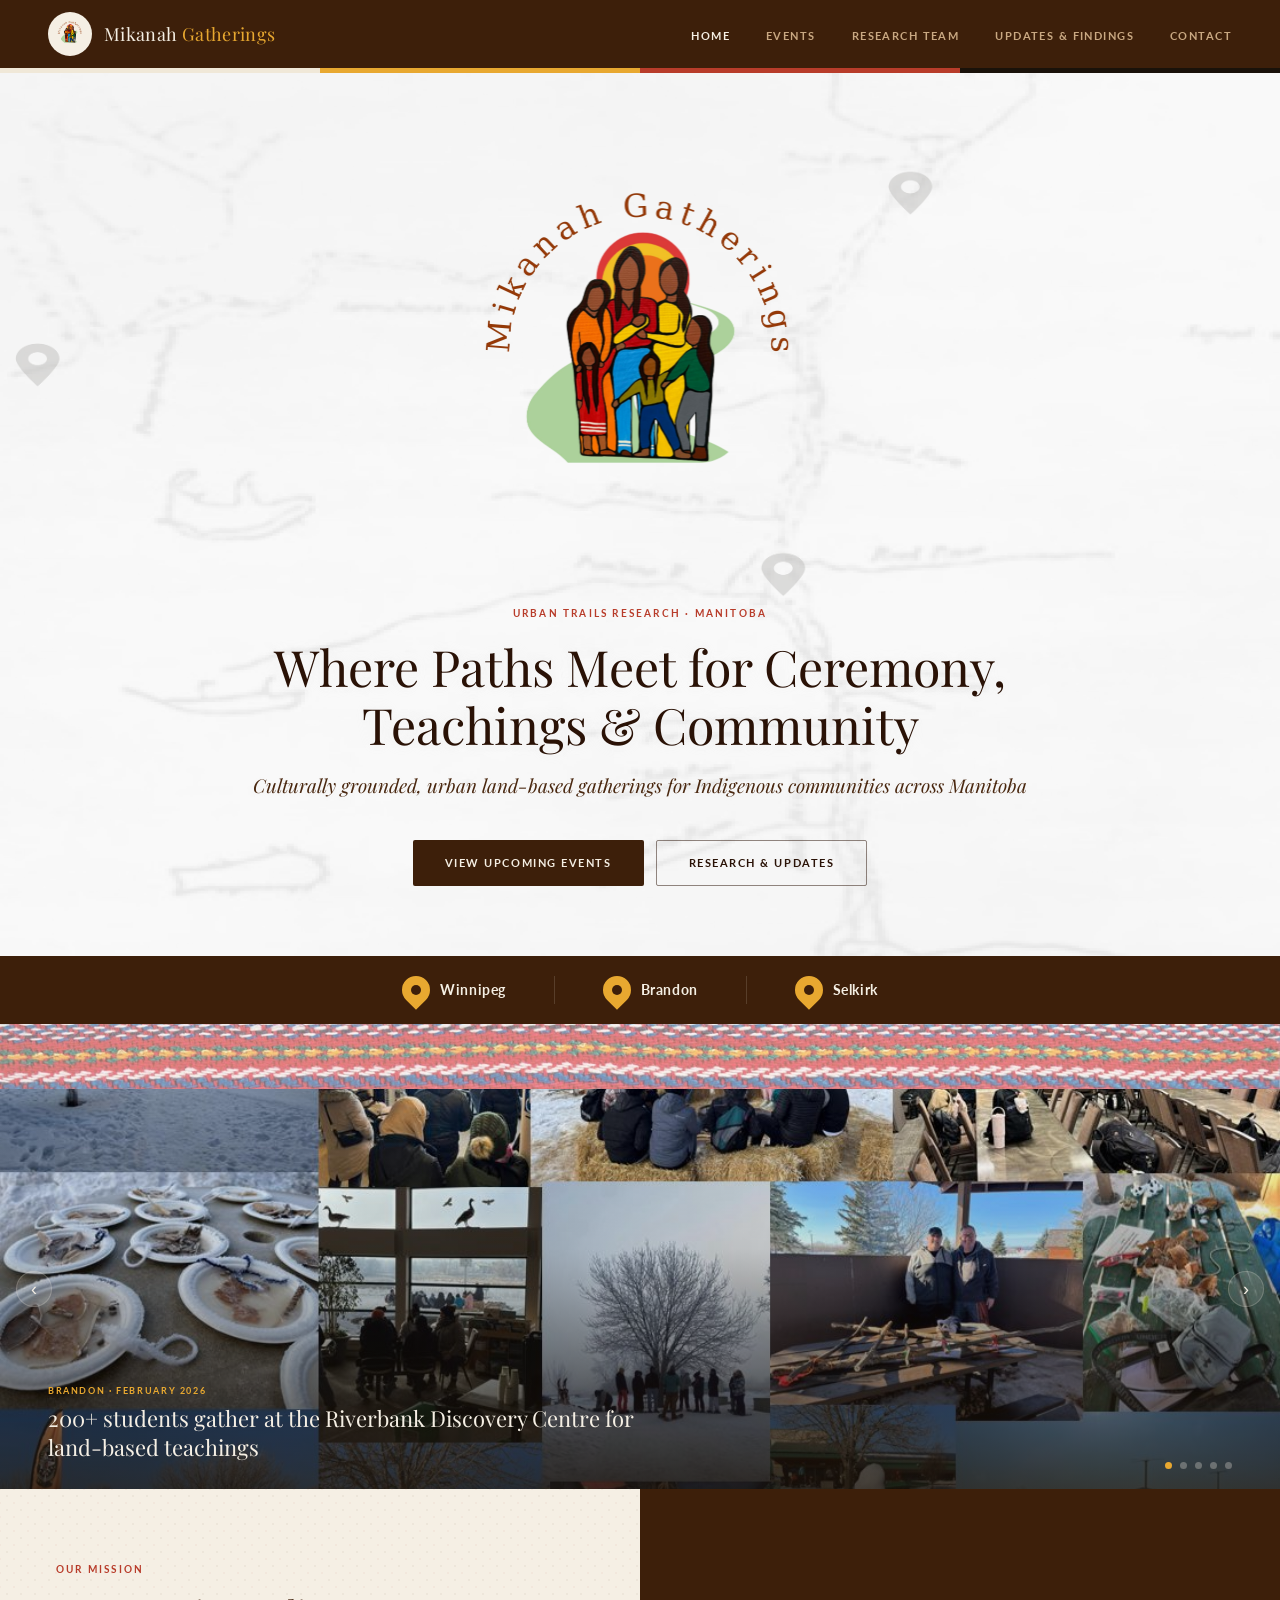
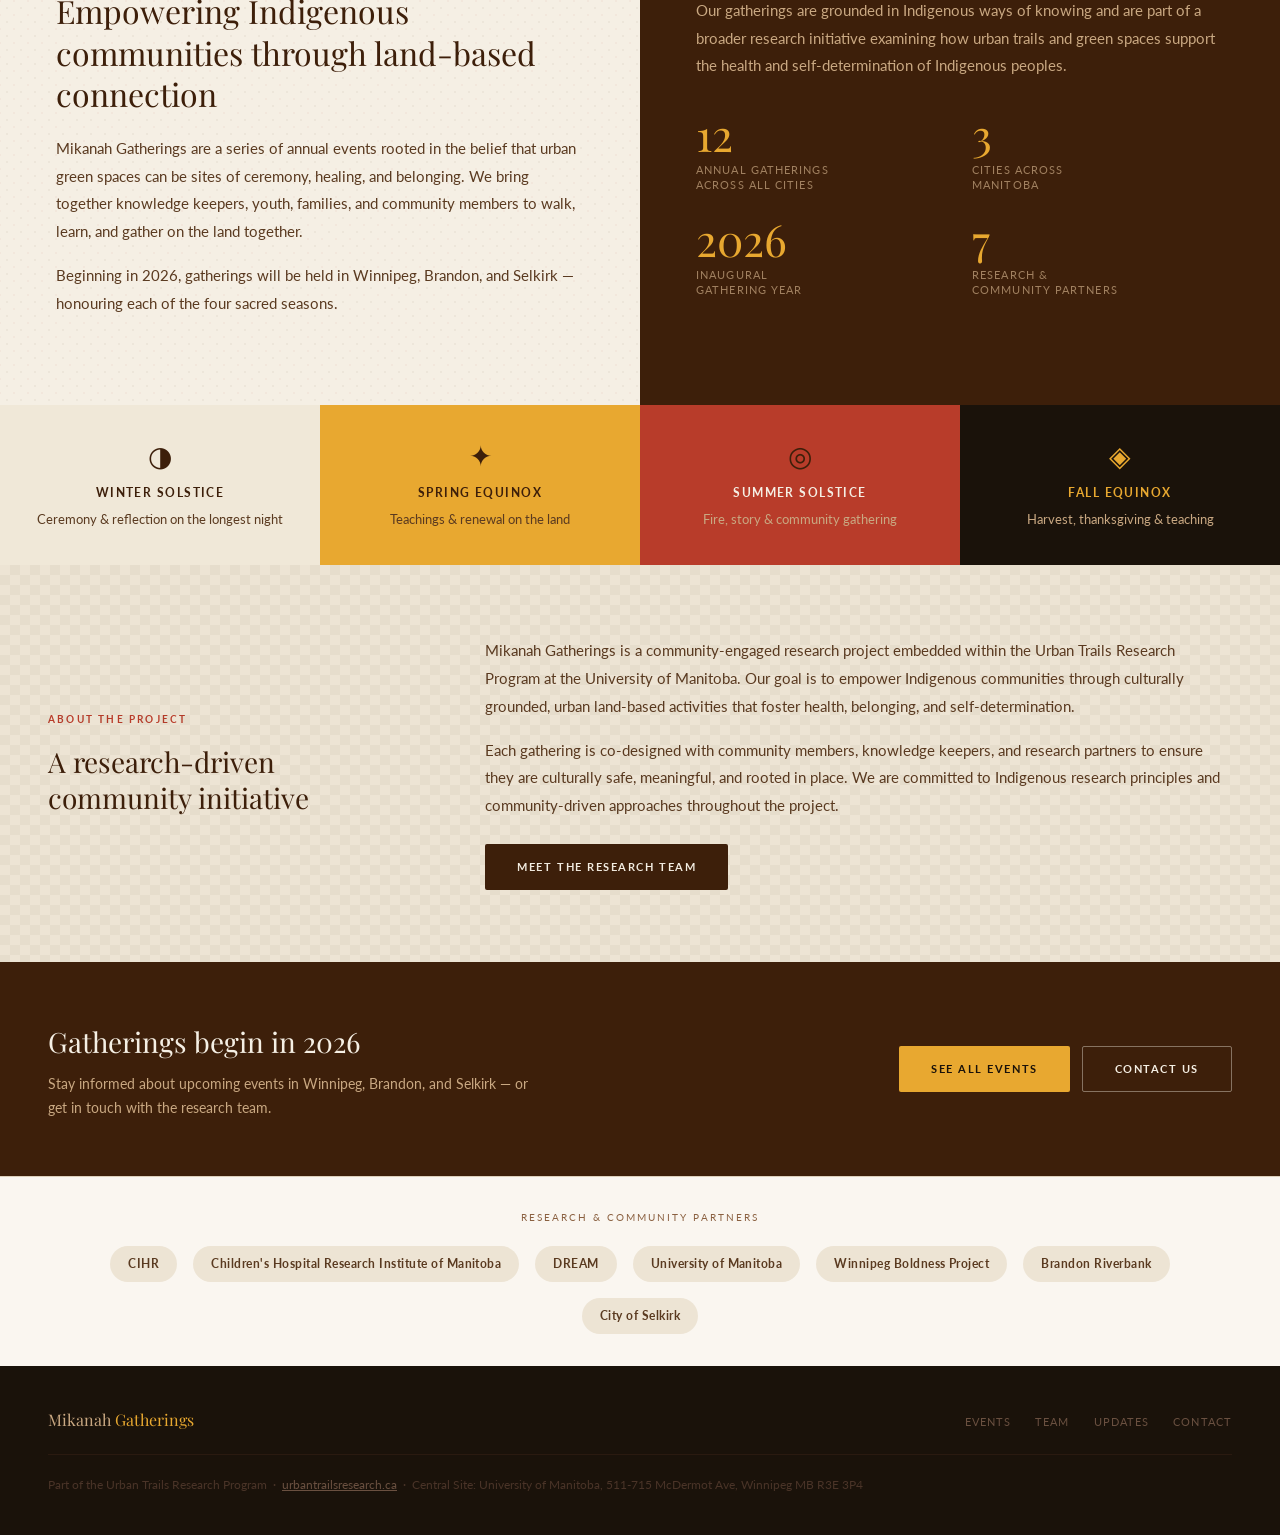
==== commit c7bb51ca: "Pin hero content to the top and shrink padding around it Switch the hero from vertically centered to" ====
--- a/mikanah-site/index.html
+++ b/mikanah-site/index.html
@@ -10,14 +10,14 @@
     /* ---- HERO — full-width map background ---- */
     .hero {
       background: #f5f5f5;
-      padding: 72px 48px 40px;
+      padding: 32px 48px 16px;
       text-align: center;
       position: relative;
       overflow: hidden;
       display: flex;
       flex-direction: column;
       align-items: center;
-      justify-content: center;
+      justify-content: flex-start;
       /* Floor so the hero never gets wider (relative to its height) than map-bg.jpg
          (2880x1987) - otherwise "cover" crops the image top/bottom and the markers
          fall out of frame. Only engages when content is shorter than this; normal
@@ -49,7 +49,7 @@
       width: clamp(200px, 42vw, 500px);
       height: clamp(200px, 42vw, 500px);
       object-fit: contain;
-      margin-bottom: 2px;
+      margin-bottom: 0;
       border-radius: 50%;
       background: transparent;
       padding: 0;
@@ -420,7 +420,7 @@
       .carousel-title { font-size: 18px; }
     }
     @media (max-width: 600px) {
-      .hero { padding: 48px 20px 28px; min-height: auto; }
+      .hero { padding: 24px 20px 14px; min-height: auto; }
       .hero h1 { font-size: 30px; }
       .seasons { grid-template-columns: repeat(2, 1fr); }
       .stats { grid-template-columns: 1fr 1fr; }
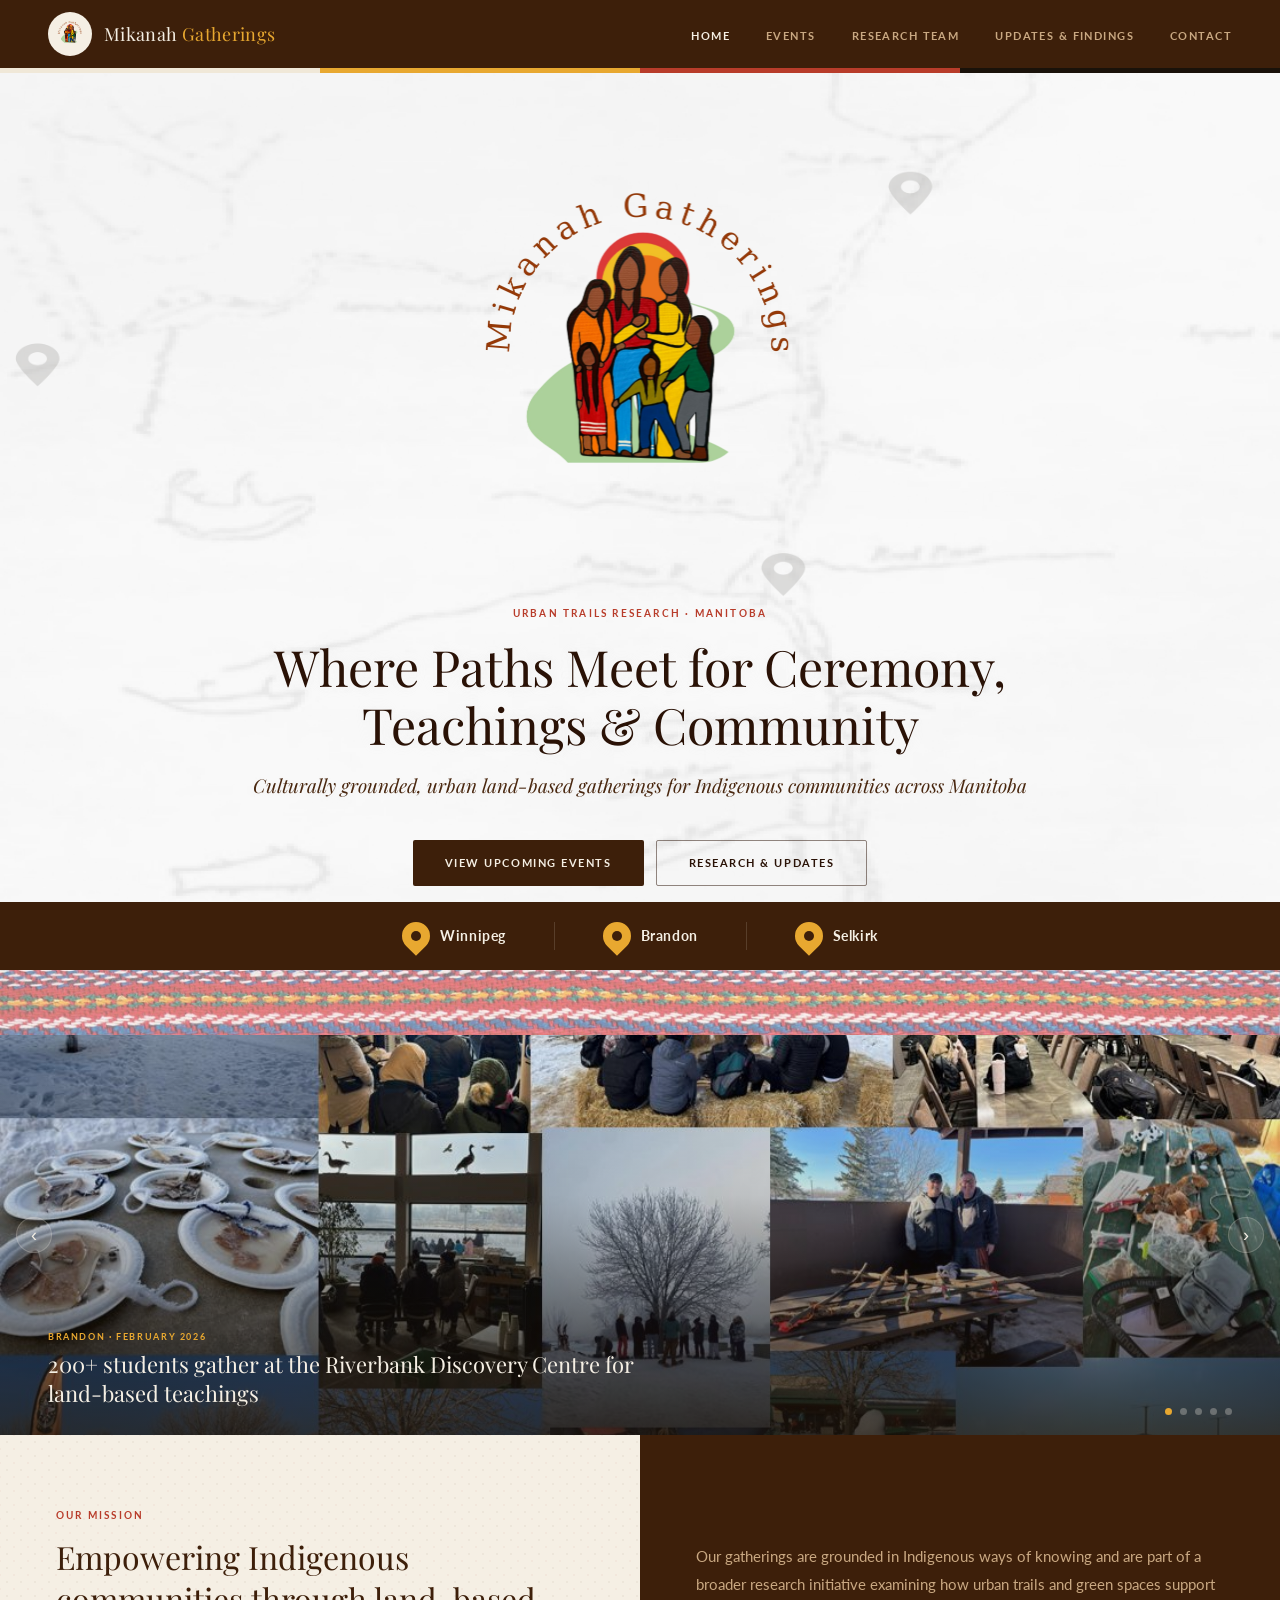
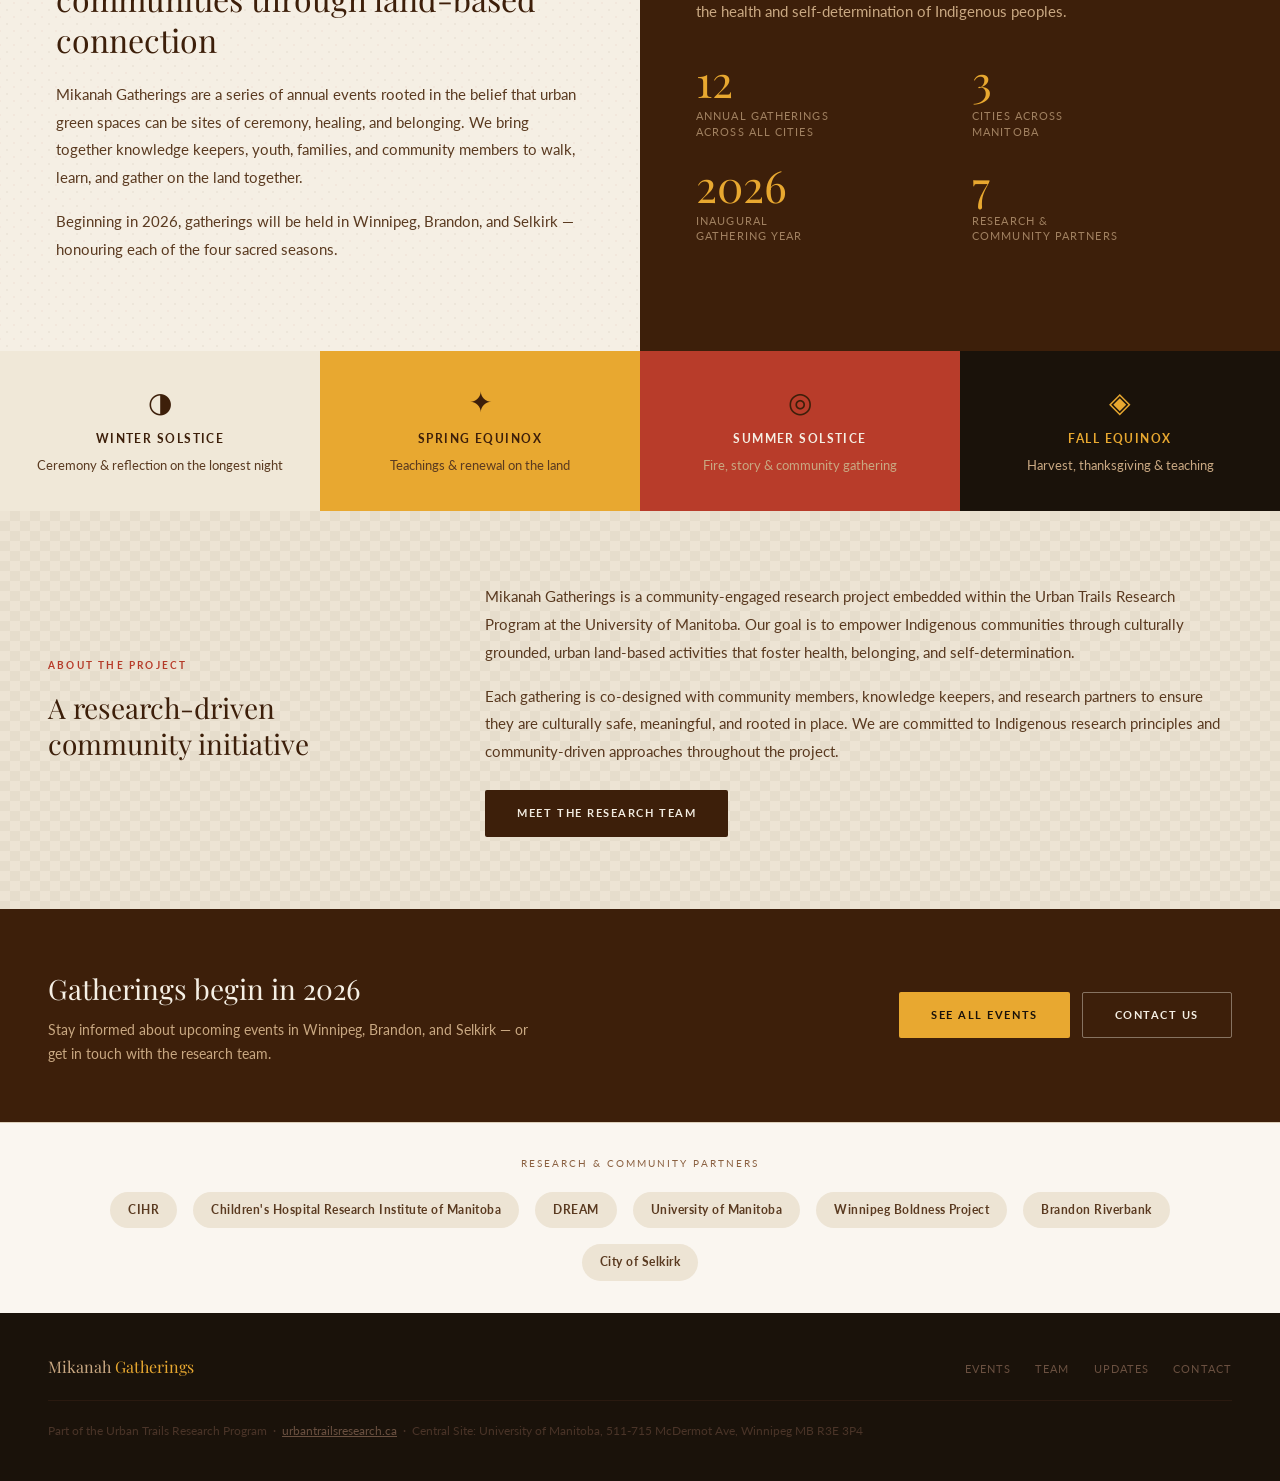
==== commit 85946cc3: "Crop hero map from the bottom instead of reserving full height The min-height floor was sized to pro" ====
--- a/mikanah-site/index.html
+++ b/mikanah-site/index.html
@@ -18,18 +18,21 @@
       flex-direction: column;
       align-items: center;
       justify-content: flex-start;
-      /* Floor so the hero never gets wider (relative to its height) than map-bg.jpg
-         (2880x1987) - otherwise "cover" crops the image top/bottom and the markers
-         fall out of frame. Only engages when content is shorter than this; normal
-         content height wins on typical viewports. */
-      min-height: calc(100vw * 1987 / 2880);
+      /* map-bg.jpg (2880x1987) is anchored to the top (see .hero-map-bg), so any
+         crop from "cover" only ever eats into the bottom of the image, which is
+         empty map with no markers. The 3 city markers sit at roughly 13%/35%/59%
+         down the image; this floor guarantees at least the top 70% (to the lowest
+         marker plus buffer) always stays visible. Only engages on very wide
+         viewports where content alone is shorter than that; normal content height
+         wins otherwise. */
+      min-height: calc(100vw * 1391 / 2880);
     }
     .hero-map-bg {
       position: absolute;
       inset: 0;
       background-image: url('images/map-bg.jpg');
       background-size: cover;
-      background-position: center center;
+      background-position: center top;
       background-repeat: no-repeat;
       opacity: 0.45;
     }
